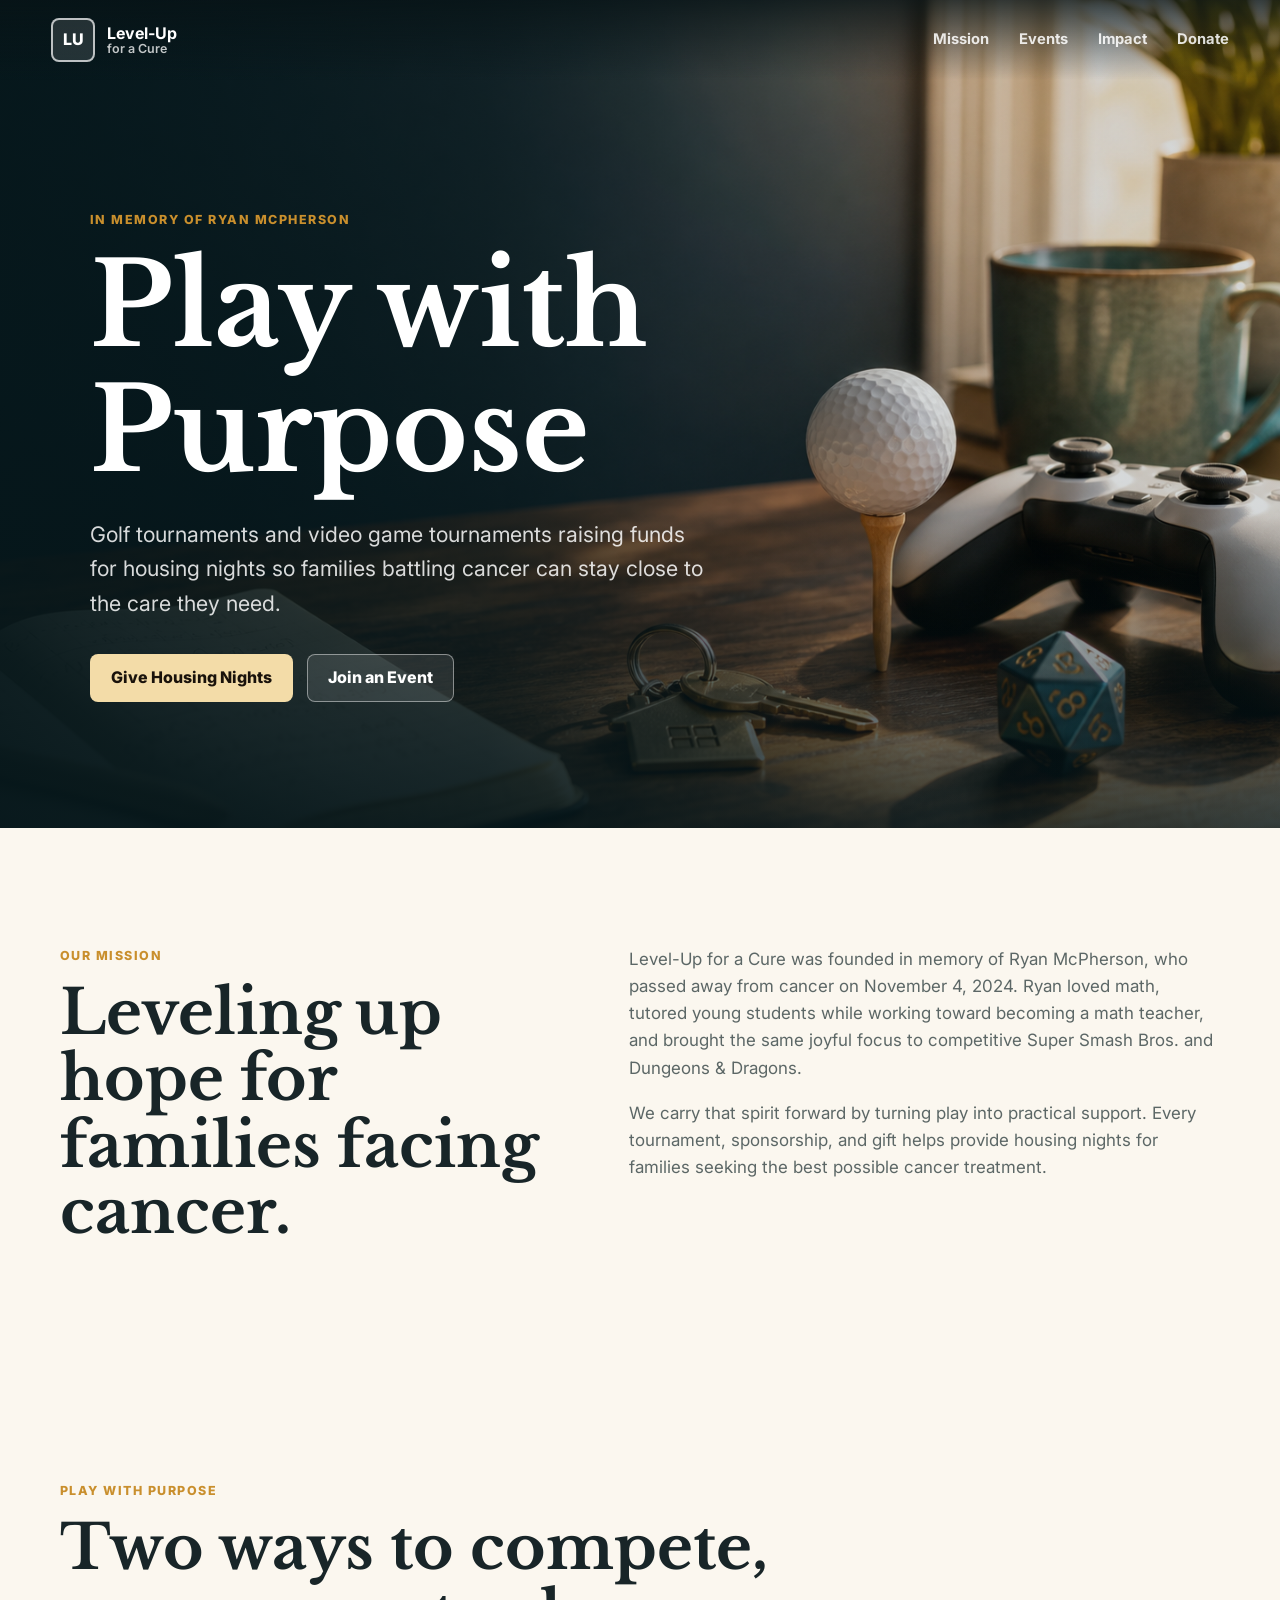
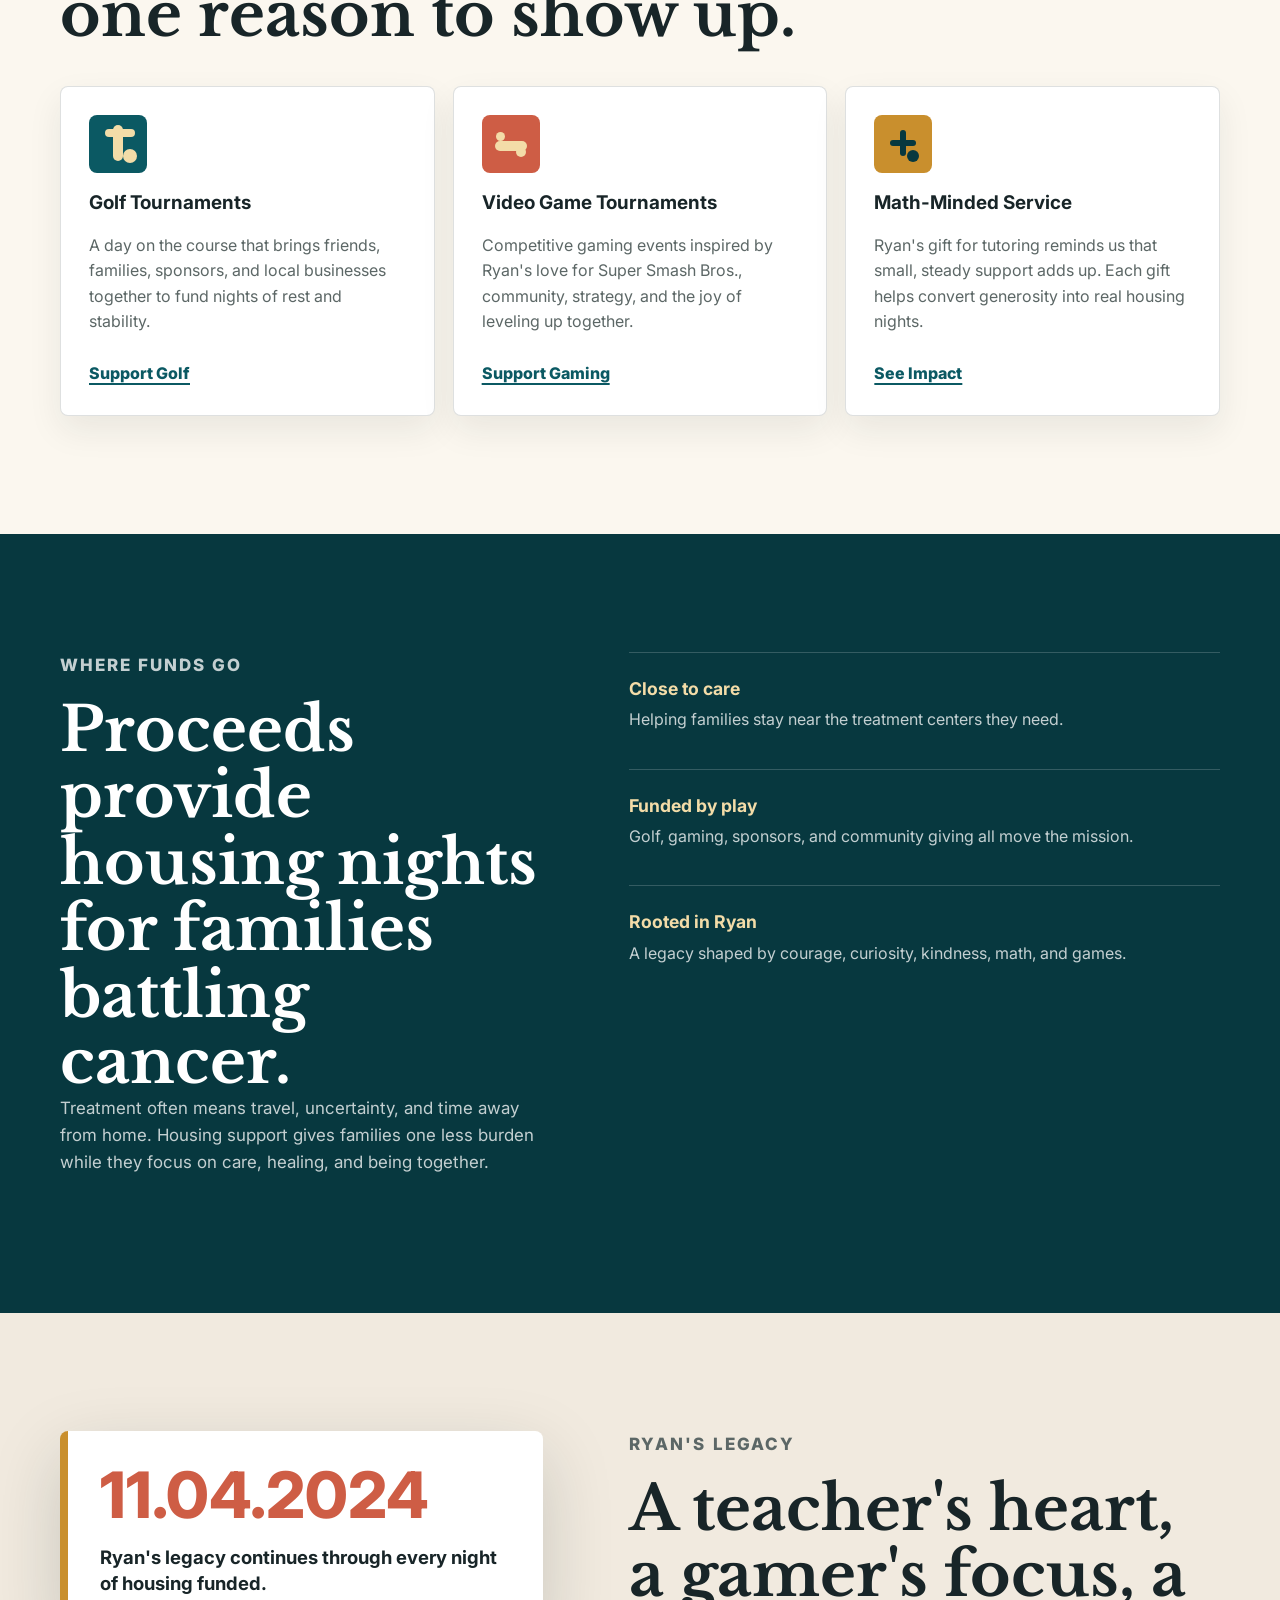
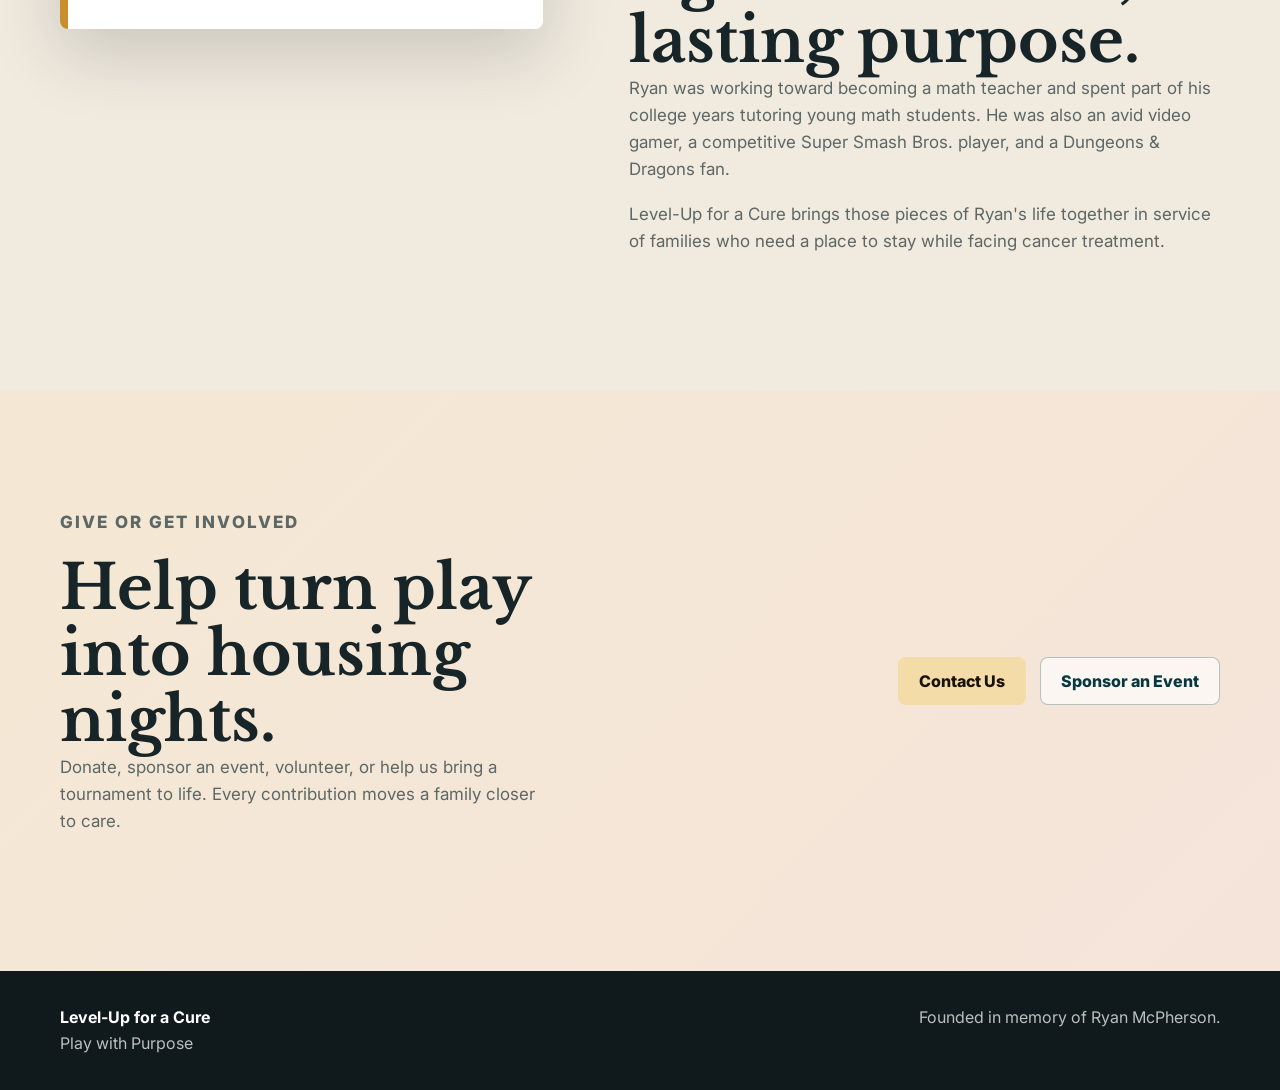
==== index.html @ 996062ce "Create initial Level-Up for a Cure website" ====
<!doctype html>
<html lang="en">
  <head>
    <meta charset="utf-8">
    <meta name="viewport" content="width=device-width, initial-scale=1">
    <title>Level-Up for a Cure | Play with Purpose</title>
    <meta
      name="description"
      content="Level-Up for a Cure honors Ryan McPherson through golf and video game tournaments that provide housing nights for families battling cancer."
    >
    <link rel="preconnect" href="https://fonts.googleapis.com">
    <link rel="preconnect" href="https://fonts.gstatic.com" crossorigin>
    <link
      href="https://fonts.googleapis.com/css2?family=Inter:wght@400;500;600;700;800&family=Libre+Baskerville:wght@700&display=swap"
      rel="stylesheet"
    >
    <link rel="stylesheet" href="styles.css">
  </head>
  <body>
    <header class="site-header">
      <a class="brand" href="#top" aria-label="Level-Up for a Cure home">
        <span class="brand-mark">LU</span>
        <span>
          <strong>Level-Up</strong>
          <small>for a Cure</small>
        </span>
      </a>
      <nav class="site-nav" aria-label="Primary navigation">
        <a href="#mission">Mission</a>
        <a href="#events">Events</a>
        <a href="#impact">Impact</a>
        <a href="#donate">Donate</a>
      </nav>
    </header>

    <main id="top">
      <section class="hero" aria-labelledby="hero-title">
        <div class="hero-media" aria-hidden="true"></div>
        <div class="hero-overlay"></div>
        <div class="hero-content">
          <p class="eyebrow">In memory of Ryan McPherson</p>
          <h1 id="hero-title">Play with Purpose</h1>
          <p class="hero-copy">
            Golf tournaments and video game tournaments raising funds for housing nights so
            families battling cancer can stay close to the care they need.
          </p>
          <div class="hero-actions" aria-label="Primary actions">
            <a class="button button-primary" href="#donate">Give Housing Nights</a>
            <a class="button button-secondary" href="#events">Join an Event</a>
          </div>
        </div>
      </section>

      <section class="intro-band" id="mission">
        <div class="section-shell intro-grid">
          <div>
            <p class="eyebrow">Our Mission</p>
            <h2>Leveling up hope for families facing cancer.</h2>
          </div>
          <div class="intro-copy">
            <p>
              Level-Up for a Cure was founded in memory of Ryan McPherson, who passed away
              from cancer on November 4, 2024. Ryan loved math, tutored young students while
              working toward becoming a math teacher, and brought the same joyful focus to
              competitive Super Smash Bros. and Dungeons & Dragons.
            </p>
            <p>
              We carry that spirit forward by turning play into practical support. Every
              tournament, sponsorship, and gift helps provide housing nights for families
              seeking the best possible cancer treatment.
            </p>
          </div>
        </div>
      </section>

      <section class="pathways" id="events" aria-labelledby="events-title">
        <div class="section-shell">
          <div class="section-heading">
            <p class="eyebrow">Play with Purpose</p>
            <h2 id="events-title">Two ways to compete, one reason to show up.</h2>
          </div>
          <div class="event-grid">
            <article class="event-card">
              <div class="event-icon" aria-hidden="true">
                <span></span>
              </div>
              <h3>Golf Tournaments</h3>
              <p>
                A day on the course that brings friends, families, sponsors, and local
                businesses together to fund nights of rest and stability.
              </p>
              <a href="#donate" aria-label="Sponsor or support golf tournaments">Support Golf</a>
            </article>
            <article class="event-card">
              <div class="event-icon game" aria-hidden="true">
                <span></span>
              </div>
              <h3>Video Game Tournaments</h3>
              <p>
                Competitive gaming events inspired by Ryan's love for Super Smash Bros.,
                community, strategy, and the joy of leveling up together.
              </p>
              <a href="#donate" aria-label="Sponsor or support video game tournaments">Support Gaming</a>
            </article>
            <article class="event-card">
              <div class="event-icon math" aria-hidden="true">
                <span></span>
              </div>
              <h3>Math-Minded Service</h3>
              <p>
                Ryan's gift for tutoring reminds us that small, steady support adds up.
                Each gift helps convert generosity into real housing nights.
              </p>
              <a href="#impact" aria-label="See the impact of donations">See Impact</a>
            </article>
          </div>
        </div>
      </section>

      <section class="impact-band" id="impact">
        <div class="section-shell impact-grid">
          <div>
            <p class="eyebrow">Where Funds Go</p>
            <h2>Proceeds provide housing nights for families battling cancer.</h2>
            <p>
              Treatment often means travel, uncertainty, and time away from home. Housing
              support gives families one less burden while they focus on care, healing, and
              being together.
            </p>
          </div>
          <div class="impact-list" aria-label="Impact areas">
            <div>
              <strong>Close to care</strong>
              <span>Helping families stay near the treatment centers they need.</span>
            </div>
            <div>
              <strong>Funded by play</strong>
              <span>Golf, gaming, sponsors, and community giving all move the mission.</span>
            </div>
            <div>
              <strong>Rooted in Ryan</strong>
              <span>A legacy shaped by courage, curiosity, kindness, math, and games.</span>
            </div>
          </div>
        </div>
      </section>

      <section class="story-section" aria-labelledby="story-title">
        <div class="section-shell story-grid">
          <div class="story-stat">
            <span>11.04.2024</span>
            <strong>Ryan's legacy continues through every night of housing funded.</strong>
          </div>
          <div>
            <p class="eyebrow">Ryan's Legacy</p>
            <h2 id="story-title">A teacher's heart, a gamer's focus, a lasting purpose.</h2>
            <p>
              Ryan was working toward becoming a math teacher and spent part of his college
              years tutoring young math students. He was also an avid video gamer, a
              competitive Super Smash Bros. player, and a Dungeons & Dragons fan.
            </p>
            <p>
              Level-Up for a Cure brings those pieces of Ryan's life together in service of
              families who need a place to stay while facing cancer treatment.
            </p>
          </div>
        </div>
      </section>

      <section class="donate-band" id="donate" aria-labelledby="donate-title">
        <div class="section-shell donate-grid">
          <div>
            <p class="eyebrow">Give or Get Involved</p>
            <h2 id="donate-title">Help turn play into housing nights.</h2>
            <p>
              Donate, sponsor an event, volunteer, or help us bring a tournament to life.
              Every contribution moves a family closer to care.
            </p>
          </div>
          <div class="donate-panel">
            <a class="button button-primary" href="mailto:info@levelupforacure.org?subject=I%20want%20to%20support%20Level-Up%20for%20a%20Cure">Contact Us</a>
            <a class="button button-secondary" href="mailto:info@levelupforacure.org?subject=Tournament%20or%20sponsorship%20interest">Sponsor an Event</a>
          </div>
        </div>
      </section>
    </main>

    <footer class="site-footer">
      <div class="section-shell footer-grid">
        <p><strong>Level-Up for a Cure</strong><br>Play with Purpose</p>
        <p>Founded in memory of Ryan McPherson.</p>
      </div>
    </footer>
  </body>
</html>
---- styles.css ----
:root {
  color-scheme: light;
  --ink: #182528;
  --muted: #5c6766;
  --paper: #fbf7ef;
  --soft: #f1eadf;
  --teal: #0b5963;
  --teal-deep: #07383f;
  --gold: #c98f2d;
  --gold-soft: #f3dca8;
  --coral: #ce5d45;
  --white: #ffffff;
  --line: rgba(24, 37, 40, 0.14);
  --shadow: 0 24px 70px rgba(24, 37, 40, 0.18);
}

* {
  box-sizing: border-box;
}

html {
  scroll-behavior: smooth;
}

body {
  margin: 0;
  font-family: "Inter", system-ui, -apple-system, BlinkMacSystemFont, "Segoe UI", sans-serif;
  color: var(--ink);
  background: var(--paper);
  line-height: 1.6;
}

a {
  color: inherit;
}

.site-header {
  position: fixed;
  z-index: 20;
  top: 0;
  left: 0;
  right: 0;
  display: flex;
  align-items: center;
  justify-content: space-between;
  gap: 24px;
  padding: 18px clamp(18px, 4vw, 56px);
  color: var(--white);
  background: linear-gradient(180deg, rgba(7, 19, 22, 0.78), rgba(7, 19, 22, 0));
}

.brand {
  display: inline-flex;
  align-items: center;
  gap: 12px;
  text-decoration: none;
}

.brand-mark {
  display: grid;
  width: 44px;
  height: 44px;
  place-items: center;
  border: 2px solid rgba(255, 255, 255, 0.7);
  border-radius: 8px;
  background: rgba(255, 255, 255, 0.12);
  font-weight: 800;
  letter-spacing: 0;
}

.brand strong,
.brand small {
  display: block;
  line-height: 1.05;
}

.brand small {
  color: rgba(255, 255, 255, 0.76);
  font-size: 0.78rem;
  font-weight: 600;
}

.site-nav {
  display: flex;
  align-items: center;
  gap: clamp(14px, 3vw, 30px);
  font-size: 0.92rem;
  font-weight: 700;
}

.site-nav a {
  text-decoration: none;
  color: rgba(255, 255, 255, 0.86);
}

.site-nav a:hover,
.site-nav a:focus-visible {
  color: var(--white);
}

.hero {
  position: relative;
  min-height: 92vh;
  display: grid;
  align-items: center;
  overflow: hidden;
  background: var(--teal-deep);
}

.hero-media,
.hero-overlay {
  position: absolute;
  inset: 0;
}

.hero-media {
  background-image: url("assets/level-up-hero.png");
  background-size: cover;
  background-position: center;
  transform: scale(1.01);
}

.hero-overlay {
  background:
    linear-gradient(90deg, rgba(6, 23, 27, 0.92) 0%, rgba(6, 23, 27, 0.74) 38%, rgba(6, 23, 27, 0.16) 72%),
    linear-gradient(0deg, rgba(6, 23, 27, 0.78) 0%, rgba(6, 23, 27, 0) 38%);
}

.hero-content {
  position: relative;
  z-index: 2;
  width: min(680px, calc(100% - 36px));
  margin-left: clamp(18px, 7vw, 96px);
  padding-top: 84px;
  color: var(--white);
}

.eyebrow {
  margin: 0 0 14px;
  color: var(--gold);
  font-size: 0.78rem;
  font-weight: 800;
  letter-spacing: 0.12em;
  text-transform: uppercase;
}

h1,
h2,
h3,
p {
  overflow-wrap: anywhere;
}

h1,
h2 {
  margin: 0;
  font-family: "Libre Baskerville", Georgia, serif;
  line-height: 1.08;
  letter-spacing: 0;
}

h1 {
  max-width: 720px;
  font-size: clamp(3.5rem, 9vw, 7.8rem);
}

h2 {
  font-size: clamp(2rem, 4.8vw, 4.2rem);
}

h3 {
  margin: 0;
  font-size: 1.18rem;
  line-height: 1.25;
}

.hero-copy {
  max-width: 620px;
  margin: 24px 0 0;
  color: rgba(255, 255, 255, 0.84);
  font-size: clamp(1.05rem, 2vw, 1.34rem);
}

.hero-actions,
.donate-panel {
  display: flex;
  flex-wrap: wrap;
  gap: 14px;
  margin-top: 34px;
}

.button {
  display: inline-flex;
  min-height: 48px;
  align-items: center;
  justify-content: center;
  border: 1px solid transparent;
  border-radius: 8px;
  padding: 13px 20px;
  font-weight: 800;
  line-height: 1.2;
  text-decoration: none;
  transition: transform 160ms ease, background-color 160ms ease, border-color 160ms ease;
}

.button:hover,
.button:focus-visible {
  transform: translateY(-2px);
}

.button-primary {
  color: #19120b;
  background: var(--gold-soft);
}

.button-secondary {
  color: var(--white);
  border-color: rgba(255, 255, 255, 0.45);
  background: rgba(255, 255, 255, 0.1);
}

.section-shell {
  width: min(1160px, calc(100% - 36px));
  margin: 0 auto;
}

.intro-band,
.pathways,
.impact-band,
.story-section,
.donate-band {
  padding: clamp(64px, 10vw, 118px) 0;
}

.intro-grid,
.impact-grid,
.story-grid,
.donate-grid {
  display: grid;
  grid-template-columns: minmax(0, 0.9fr) minmax(0, 1.1fr);
  gap: clamp(34px, 7vw, 86px);
  align-items: start;
}

.intro-copy p,
.impact-grid p,
.story-grid p,
.donate-grid p {
  margin: 0 0 18px;
  color: var(--muted);
  font-size: 1.06rem;
}

.section-heading {
  max-width: 790px;
  margin-bottom: 38px;
}

.event-grid {
  display: grid;
  grid-template-columns: repeat(3, minmax(0, 1fr));
  gap: 18px;
}

.event-card {
  min-height: 330px;
  display: flex;
  flex-direction: column;
  align-items: flex-start;
  gap: 18px;
  padding: 28px;
  border: 1px solid var(--line);
  border-radius: 8px;
  background: var(--white);
  box-shadow: 0 14px 34px rgba(24, 37, 40, 0.08);
}

.event-card p {
  margin: 0;
  color: var(--muted);
}

.event-card a {
  margin-top: auto;
  color: var(--teal);
  font-weight: 800;
  text-decoration-thickness: 2px;
  text-underline-offset: 4px;
}

.event-icon {
  position: relative;
  width: 58px;
  height: 58px;
  border-radius: 8px;
  background: var(--teal);
}

.event-icon span,
.event-icon::before,
.event-icon::after {
  position: absolute;
  content: "";
  background: var(--gold-soft);
}

.event-icon span {
  left: 24px;
  top: 10px;
  width: 10px;
  height: 36px;
  border-radius: 8px;
}

.event-icon::before {
  left: 16px;
  top: 14px;
  width: 30px;
  height: 8px;
  border-radius: 999px;
}

.event-icon::after {
  right: 10px;
  bottom: 10px;
  width: 14px;
  height: 14px;
  border-radius: 50%;
}

.event-icon.game {
  background: var(--coral);
}

.event-icon.game span {
  left: 13px;
  top: 26px;
  width: 32px;
  height: 10px;
  border-radius: 999px;
}

.event-icon.game::before,
.event-icon.game::after {
  border-radius: 50%;
}

.event-icon.game::before {
  left: 14px;
  top: 17px;
  width: 9px;
  height: 9px;
}

.event-icon.game::after {
  right: 14px;
  bottom: 16px;
  width: 10px;
  height: 10px;
}

.event-icon.math {
  background: var(--gold);
}

.event-icon.math span {
  left: 16px;
  top: 25px;
  width: 26px;
  height: 6px;
  border-radius: 999px;
  background: var(--teal-deep);
}

.event-icon.math::before,
.event-icon.math::after {
  background: var(--teal-deep);
  border-radius: 999px;
}

.event-icon.math::before {
  left: 26px;
  top: 15px;
  width: 6px;
  height: 26px;
}

.event-icon.math::after {
  right: 13px;
  bottom: 11px;
  width: 12px;
  height: 12px;
}

.impact-band {
  color: var(--white);
  background: var(--teal-deep);
}

.impact-band h2,
.impact-band p {
  color: var(--white);
}

.impact-band p {
  color: rgba(255, 255, 255, 0.76);
}

.impact-list {
  display: grid;
  gap: 14px;
}

.impact-list div {
  padding: 22px 0;
  border-top: 1px solid rgba(255, 255, 255, 0.18);
}

.impact-list strong,
.impact-list span {
  display: block;
}

.impact-list strong {
  color: var(--gold-soft);
  font-size: 1.1rem;
}

.impact-list span {
  margin-top: 4px;
  color: rgba(255, 255, 255, 0.76);
}

.story-section {
  background: var(--soft);
}

.story-stat {
  position: sticky;
  top: 110px;
  padding: 32px;
  border-left: 8px solid var(--gold);
  border-radius: 8px;
  background: var(--white);
  box-shadow: var(--shadow);
}

.story-stat span,
.story-stat strong {
  display: block;
}

.story-stat span {
  margin-bottom: 18px;
  color: var(--coral);
  font-size: clamp(2rem, 5vw, 4.4rem);
  font-weight: 800;
  line-height: 1;
}

.story-stat strong {
  font-size: 1.16rem;
  line-height: 1.4;
}

.donate-band {
  background:
    linear-gradient(135deg, rgba(201, 143, 45, 0.14), rgba(206, 93, 69, 0.12)),
    var(--paper);
}

.donate-grid {
  align-items: center;
}

.donate-panel {
  justify-content: flex-end;
  margin-top: 0;
}

.donate-panel .button-secondary {
  color: var(--teal-deep);
  border-color: rgba(7, 56, 63, 0.28);
  background: rgba(255, 255, 255, 0.66);
}

.site-footer {
  padding: 34px 0;
  color: rgba(255, 255, 255, 0.72);
  background: #10191b;
}

.footer-grid {
  display: flex;
  justify-content: space-between;
  gap: 24px;
}

.footer-grid p {
  margin: 0;
}

.footer-grid strong {
  color: var(--white);
}

@media (max-width: 860px) {
  .site-header {
    position: absolute;
    align-items: flex-start;
  }

  .site-nav {
    flex-wrap: wrap;
    justify-content: flex-end;
    gap: 10px 16px;
    max-width: 230px;
  }

  .hero {
    min-height: 820px;
  }

  .hero-media {
    background-position: 62% center;
  }

  .hero-overlay {
    background:
      linear-gradient(90deg, rgba(6, 23, 27, 0.94), rgba(6, 23, 27, 0.62)),
      linear-gradient(0deg, rgba(6, 23, 27, 0.86), rgba(6, 23, 27, 0) 50%);
  }

  .hero-content {
    margin-left: 18px;
    padding-top: 160px;
  }

  .intro-grid,
  .impact-grid,
  .story-grid,
  .donate-grid,
  .event-grid {
    grid-template-columns: 1fr;
  }

  .story-stat {
    position: static;
  }

  .donate-panel {
    justify-content: flex-start;
  }
}

@media (max-width: 540px) {
  .site-header {
    display: block;
    padding: 16px 18px;
  }

  .site-nav {
    justify-content: flex-start;
    margin-top: 18px;
    max-width: none;
    font-size: 0.86rem;
  }

  .brand-mark {
    width: 40px;
    height: 40px;
  }

  .hero {
    min-height: 780px;
  }

  .hero-content {
    padding-top: 178px;
  }

  h1 {
    font-size: 3.35rem;
  }

  .button {
    width: 100%;
  }

  .event-card {
    min-height: 0;
  }

  .footer-grid {
    display: grid;
  }
}
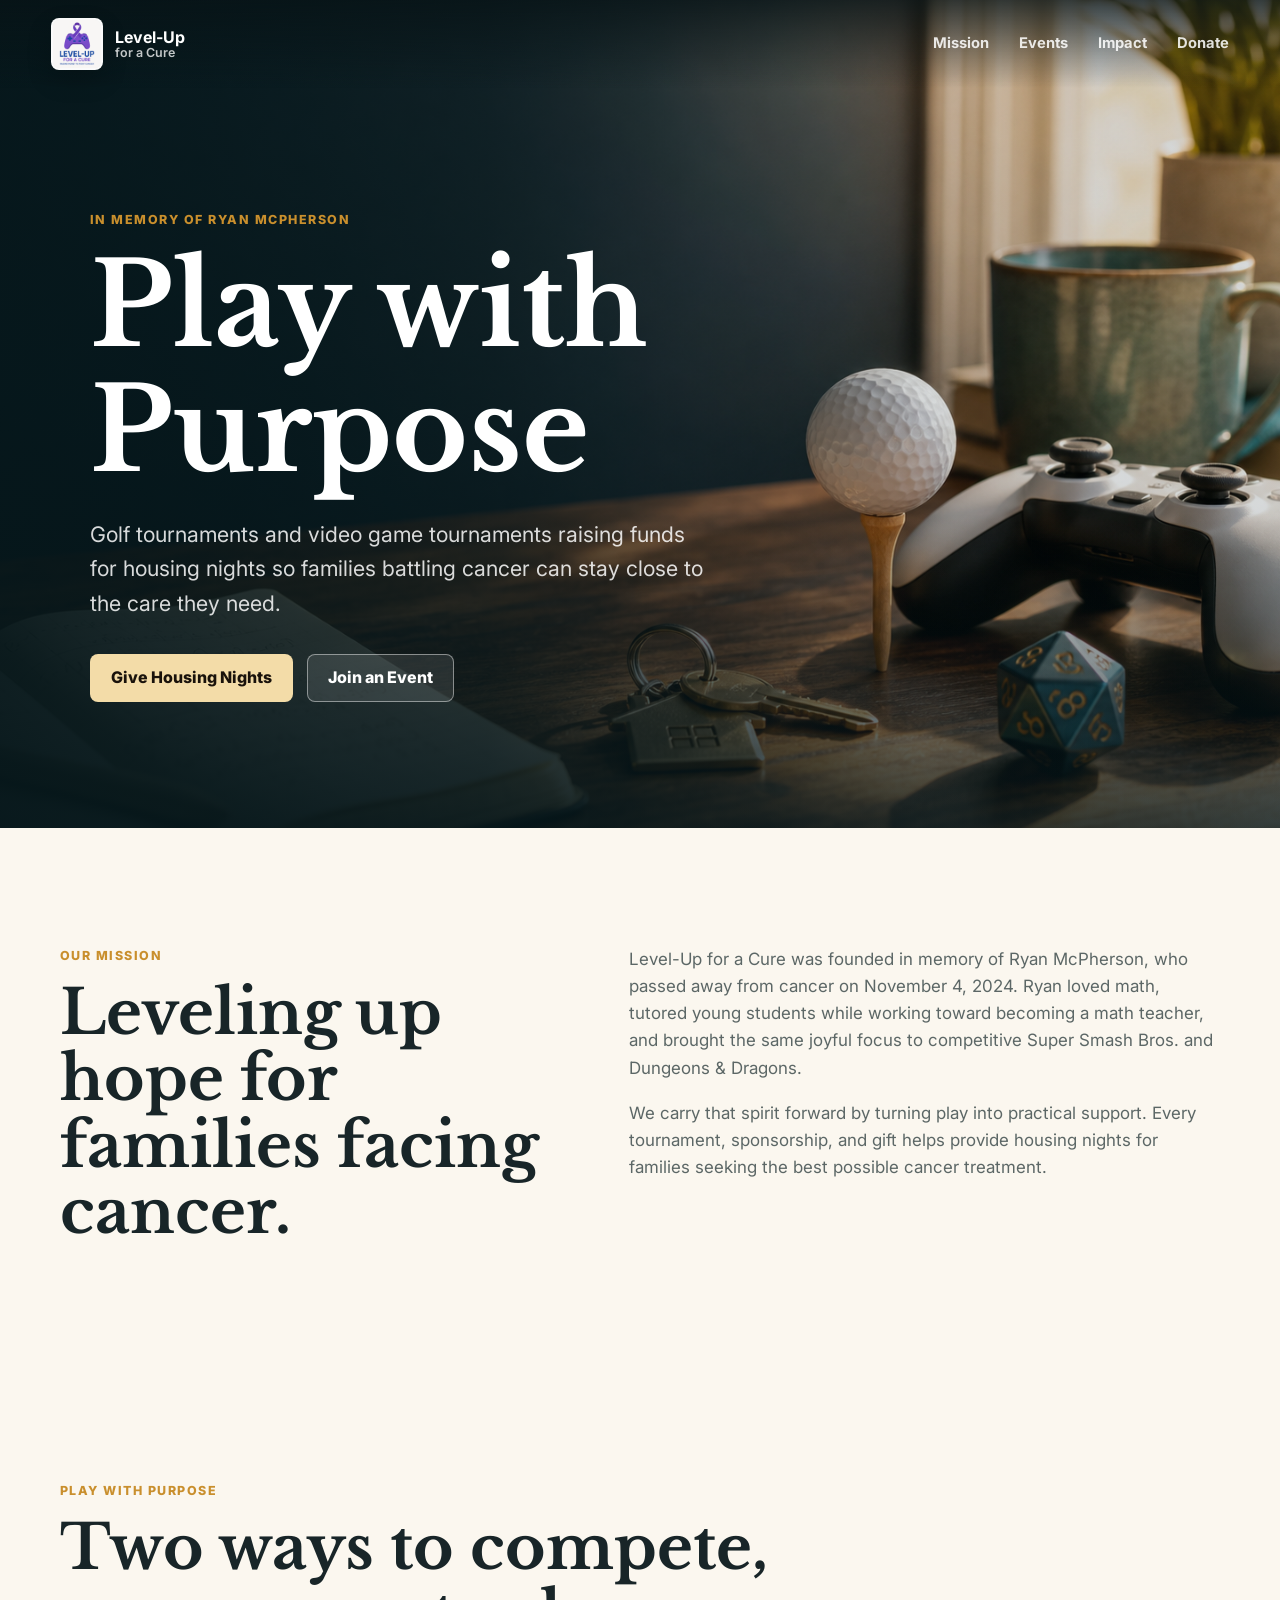
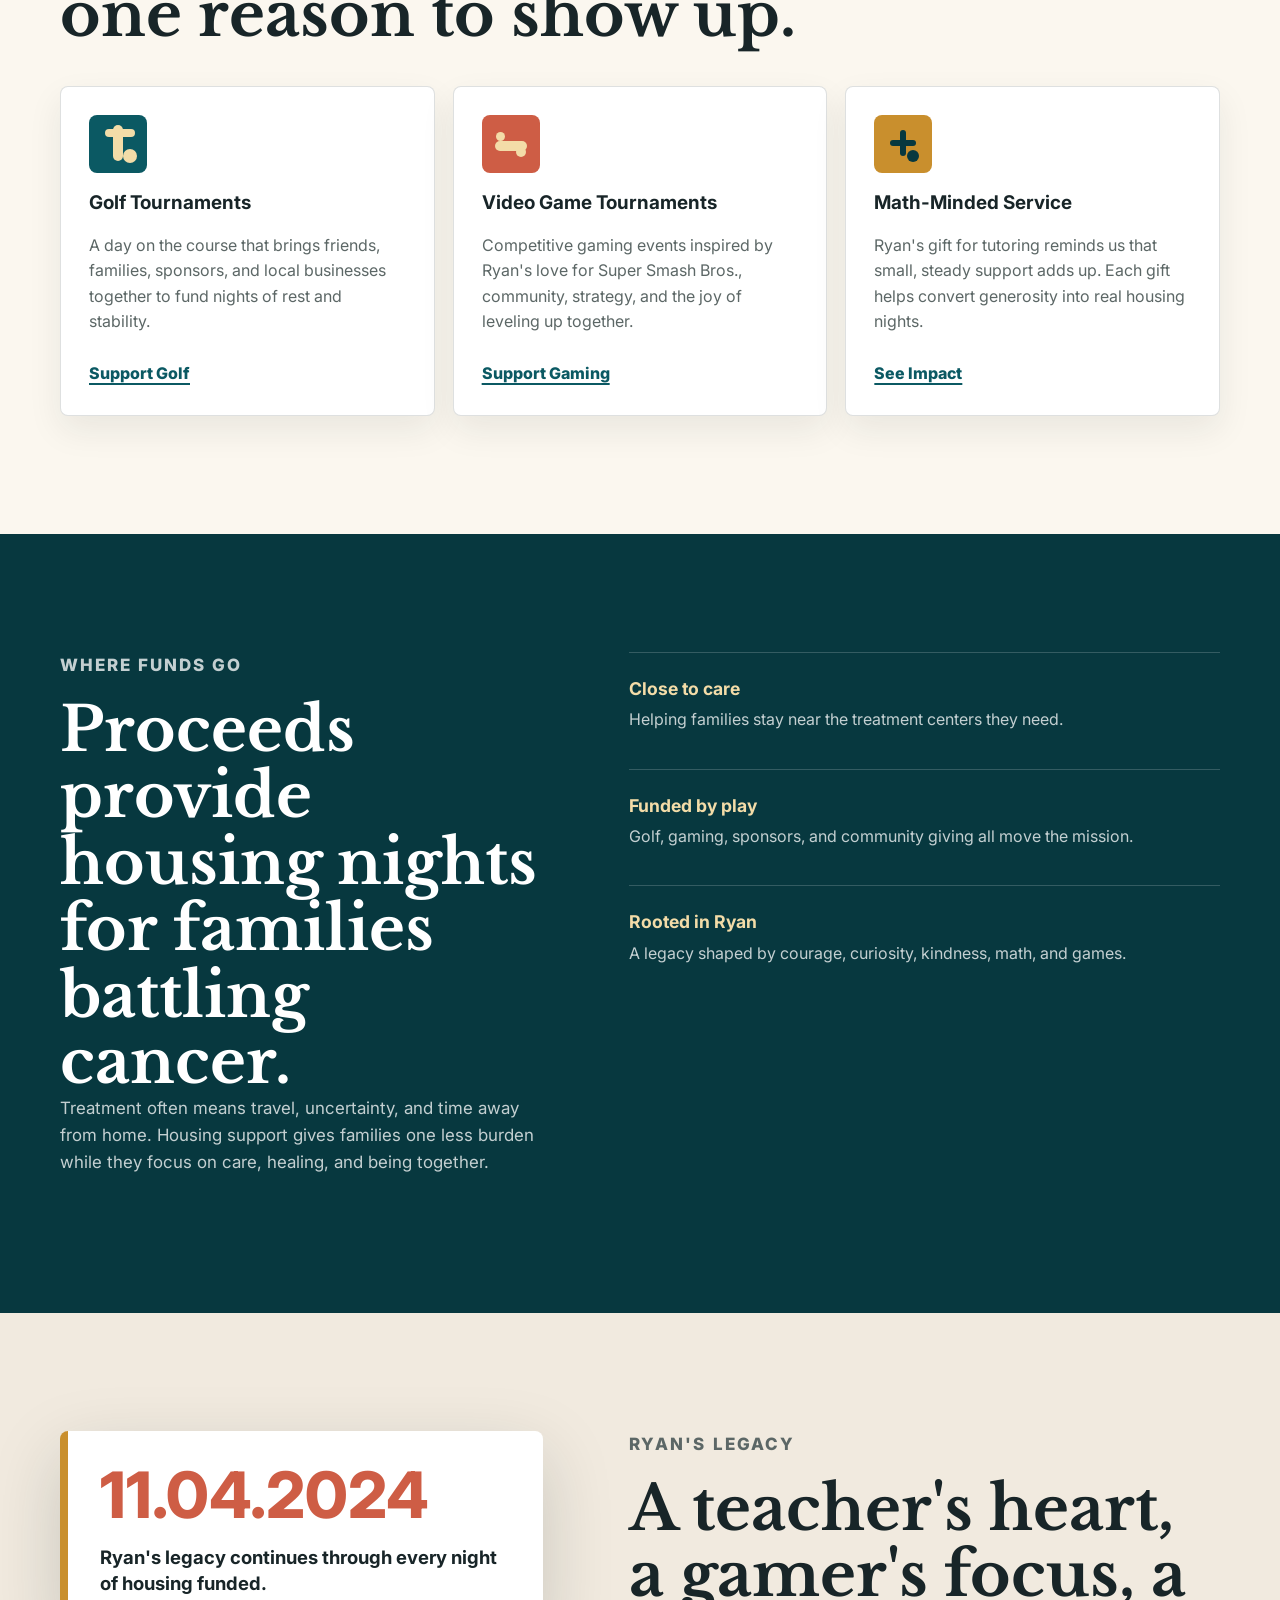
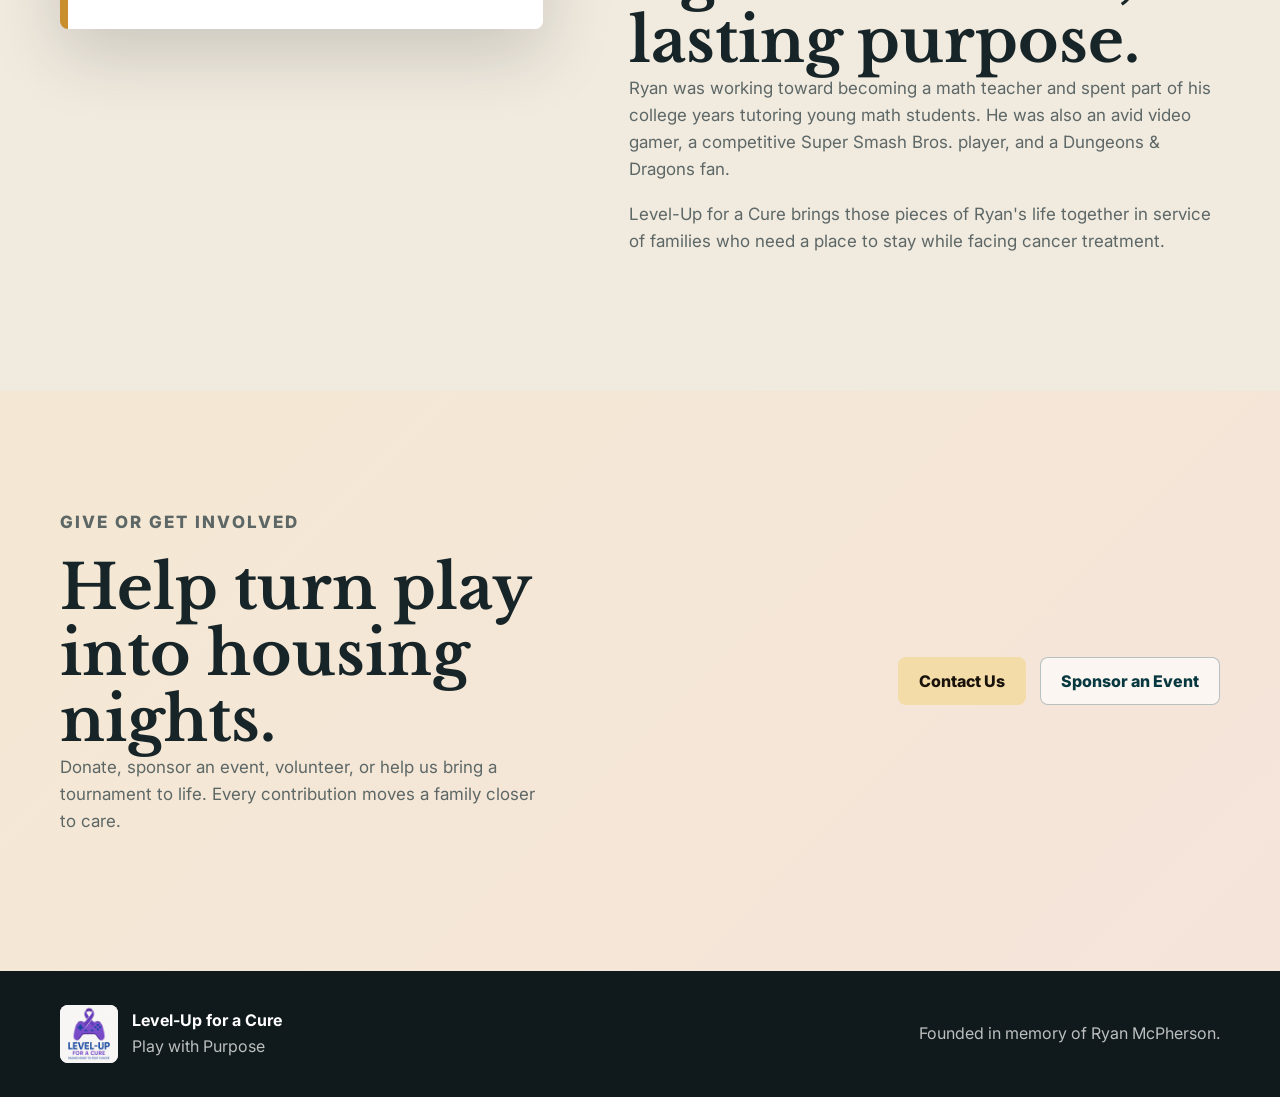
==== commit bfeeffb4: "Use official Level-Up logo" ====
--- a/index.html
+++ b/index.html
@@ -19,7 +19,7 @@
   <body>
     <header class="site-header">
       <a class="brand" href="#top" aria-label="Level-Up for a Cure home">
-        <span class="brand-mark">LU</span>
+        <img class="brand-logo" src="assets/levelup-logo.png" alt="" width="1024" height="1024">
         <span>
           <strong>Level-Up</strong>
           <small>for a Cure</small>
@@ -187,7 +187,10 @@
 
     <footer class="site-footer">
       <div class="section-shell footer-grid">
-        <p><strong>Level-Up for a Cure</strong><br>Play with Purpose</p>
+        <div class="footer-brand">
+          <img src="assets/levelup-logo.png" alt="Level-Up for a Cure" width="1024" height="1024">
+          <p><strong>Level-Up for a Cure</strong><br>Play with Purpose</p>
+        </div>
         <p>Founded in memory of Ryan McPherson.</p>
       </div>
     </footer>
--- a/styles.css
+++ b/styles.css
@@ -56,16 +56,14 @@
   text-decoration: none;
 }
 
-.brand-mark {
-  display: grid;
-  width: 44px;
-  height: 44px;
-  place-items: center;
-  border: 2px solid rgba(255, 255, 255, 0.7);
+.brand-logo {
+  width: 52px;
+  height: 52px;
+  border: 2px solid rgba(255, 255, 255, 0.68);
   border-radius: 8px;
-  background: rgba(255, 255, 255, 0.12);
-  font-weight: 800;
-  letter-spacing: 0;
+  background: rgba(255, 255, 255, 0.94);
+  box-shadow: 0 10px 24px rgba(0, 0, 0, 0.18);
+  object-fit: contain;
 }
 
 .brand strong,
@@ -492,8 +490,23 @@
 
 .footer-grid {
   display: flex;
+  align-items: center;
   justify-content: space-between;
   gap: 24px;
+}
+
+.footer-brand {
+  display: flex;
+  align-items: center;
+  gap: 14px;
+}
+
+.footer-brand img {
+  width: 58px;
+  height: 58px;
+  border-radius: 8px;
+  background: var(--white);
+  object-fit: contain;
 }
 
 .footer-grid p {
@@ -566,9 +579,9 @@
     font-size: 0.86rem;
   }
 
-  .brand-mark {
-    width: 40px;
-    height: 40px;
+  .brand-logo {
+    width: 46px;
+    height: 46px;
   }
 
   .hero {
@@ -594,4 +607,8 @@
   .footer-grid {
     display: grid;
   }
-}
+
+  .footer-brand {
+    align-items: flex-start;
+  }
+}
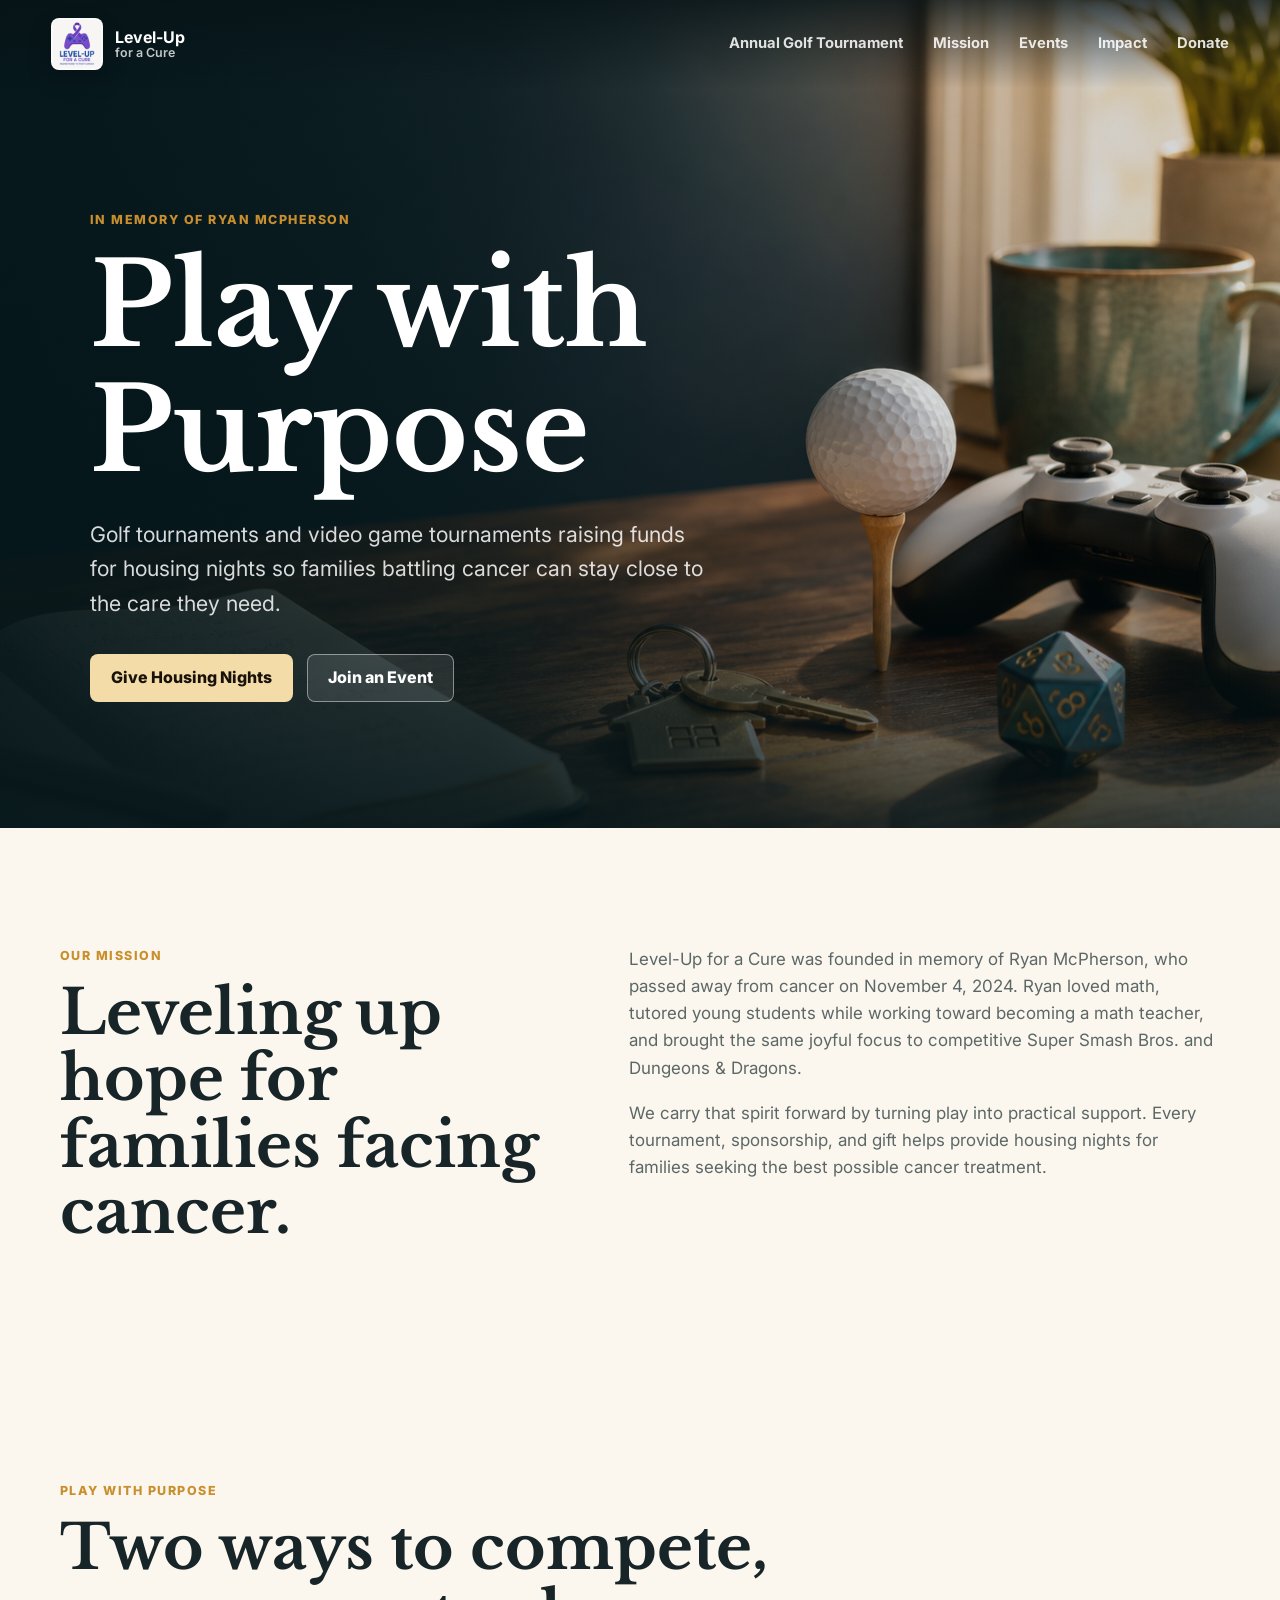
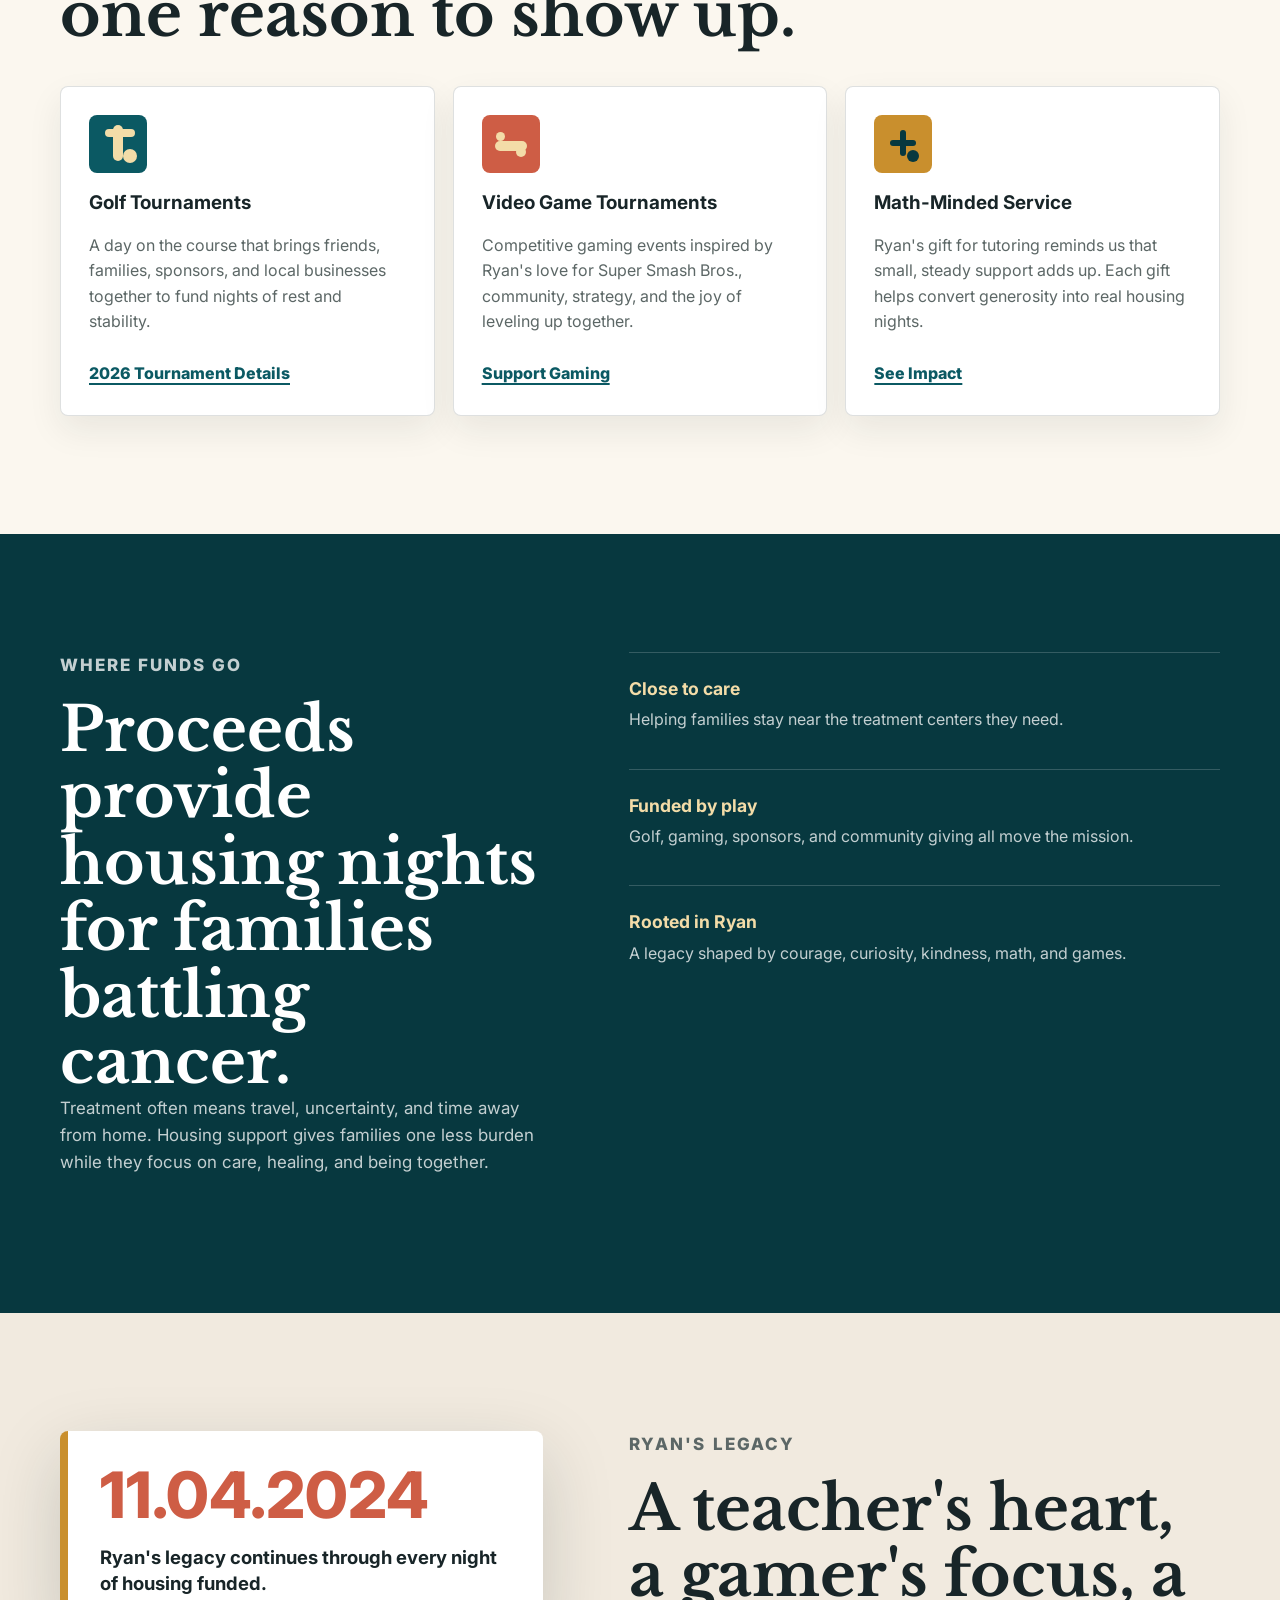
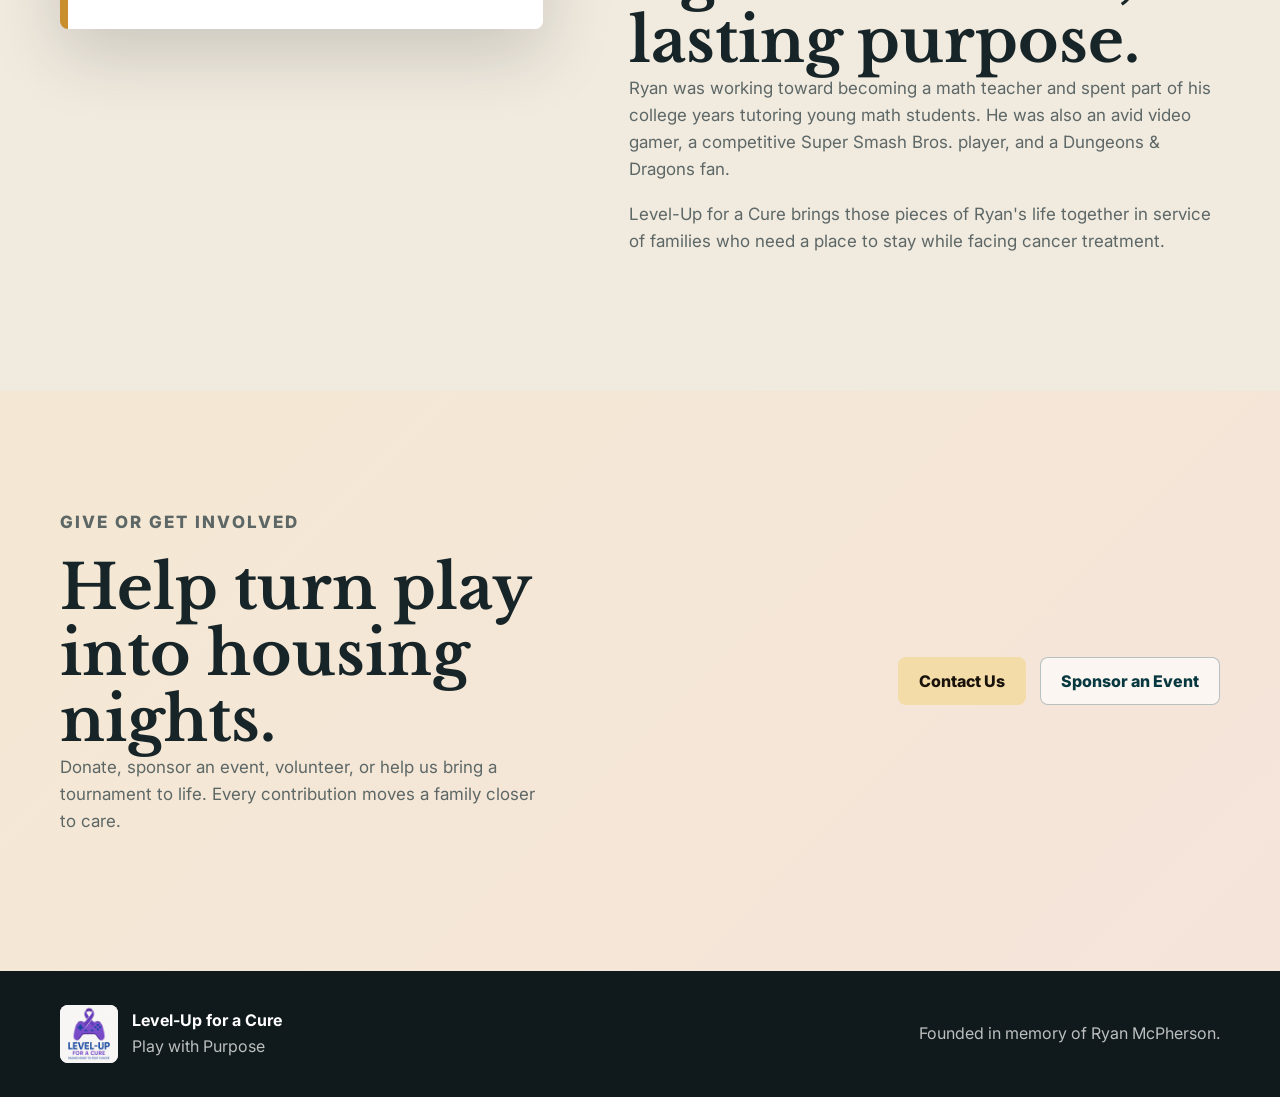
==== commit f4393565: "Add memorial golf tournament page" ====
--- a/index.html
+++ b/index.html
@@ -26,6 +26,7 @@
         </span>
       </a>
       <nav class="site-nav" aria-label="Primary navigation">
+        <a href="tournament.html">Annual Golf Tournament</a>
         <a href="#mission">Mission</a>
         <a href="#events">Events</a>
         <a href="#impact">Impact</a>
@@ -89,7 +90,7 @@
                 A day on the course that brings friends, families, sponsors, and local
                 businesses together to fund nights of rest and stability.
               </p>
-              <a href="#donate" aria-label="Sponsor or support golf tournaments">Support Golf</a>
+              <a href="tournament.html" aria-label="Learn about the annual golf tournament">2026 Tournament Details</a>
             </article>
             <article class="event-card">
               <div class="event-icon game" aria-hidden="true">
--- a/styles.css
+++ b/styles.css
@@ -96,6 +96,14 @@
   color: var(--white);
 }
 
+.site-nav a.active {
+  color: var(--white);
+  text-decoration: underline;
+  text-decoration-color: var(--gold);
+  text-decoration-thickness: 2px;
+  text-underline-offset: 7px;
+}
+
 .hero {
   position: relative;
   min-height: 92vh;
@@ -517,6 +525,415 @@
   color: var(--white);
 }
 
+/* Annual golf tournament */
+.visually-hidden {
+  position: absolute;
+  width: 1px;
+  height: 1px;
+  padding: 0;
+  margin: -1px;
+  overflow: hidden;
+  clip: rect(0, 0, 0, 0);
+  white-space: nowrap;
+  border: 0;
+}
+
+.tournament-page {
+  --tournament-navy: #062b4b;
+  --tournament-navy-deep: #031f37;
+  --tournament-olive: #6e7448;
+  --tournament-gold: #c79636;
+  --tournament-cream: #f7f1e7;
+  background: var(--tournament-cream);
+}
+
+.tournament-header {
+  position: absolute;
+  background: linear-gradient(180deg, rgba(3, 31, 55, 0.92), rgba(3, 31, 55, 0));
+}
+
+.tournament-hero {
+  position: relative;
+  overflow: hidden;
+  background: var(--tournament-navy);
+}
+
+.tournament-hero img {
+  display: block;
+  width: 100%;
+  height: auto;
+}
+
+.tournament-shell {
+  width: min(1200px, calc(100% - 40px));
+  margin: 0 auto;
+}
+
+.tournament-intro {
+  padding: clamp(70px, 9vw, 130px) 0;
+  background:
+    radial-gradient(circle at 12% 18%, rgba(199, 150, 54, 0.12), transparent 28%),
+    var(--tournament-cream);
+}
+
+.tournament-intro-grid {
+  display: grid;
+  grid-template-columns: minmax(250px, 0.7fr) minmax(0, 1.3fr);
+  gap: clamp(46px, 8vw, 110px);
+  align-items: center;
+}
+
+.tournament-date-card {
+  padding: 44px 34px;
+  border: 1px solid rgba(110, 116, 72, 0.36);
+  text-align: center;
+  background: rgba(255, 255, 255, 0.46);
+  box-shadow: 14px 14px 0 rgba(110, 116, 72, 0.12);
+}
+
+.tournament-date-card span,
+.tournament-date-card strong {
+  display: block;
+}
+
+.date-month,
+.date-year {
+  color: var(--tournament-olive);
+  font-size: 0.8rem;
+  font-weight: 800;
+  letter-spacing: 0.2em;
+  text-transform: uppercase;
+}
+
+.tournament-date-card strong {
+  color: var(--tournament-navy);
+  font-family: "Libre Baskerville", Georgia, serif;
+  font-size: clamp(5rem, 10vw, 8rem);
+  line-height: 1;
+}
+
+.tournament-date-card div {
+  width: 48px;
+  height: 1px;
+  margin: 28px auto;
+  background: var(--tournament-gold);
+}
+
+.tournament-date-card p {
+  margin: 0;
+  color: var(--tournament-navy);
+  font-weight: 800;
+}
+
+.tournament-date-card small {
+  color: var(--tournament-olive);
+  font-weight: 700;
+}
+
+.tournament-copy h2,
+.purpose-band h2,
+.participate-section h2,
+.tournament-cta h2 {
+  color: var(--tournament-navy);
+}
+
+.tournament-lead {
+  max-width: 660px;
+  margin: 25px 0 36px;
+  color: #4f5855;
+  font-family: "Libre Baskerville", Georgia, serif;
+  font-size: clamp(1.12rem, 2vw, 1.4rem);
+  line-height: 1.7;
+}
+
+.event-facts {
+  display: grid;
+  grid-template-columns: repeat(3, minmax(0, 1fr));
+  border-top: 1px solid rgba(6, 43, 75, 0.2);
+  border-bottom: 1px solid rgba(6, 43, 75, 0.2);
+}
+
+.event-facts div {
+  padding: 22px 18px 22px 0;
+}
+
+.event-facts div + div {
+  padding-left: 22px;
+  border-left: 1px solid rgba(6, 43, 75, 0.2);
+}
+
+.event-facts span,
+.event-facts strong {
+  display: block;
+}
+
+.event-facts span {
+  margin-bottom: 4px;
+  color: var(--tournament-olive);
+  font-size: 0.7rem;
+  font-weight: 800;
+  letter-spacing: 0.14em;
+  text-transform: uppercase;
+}
+
+.event-facts strong {
+  color: var(--tournament-navy);
+  font-size: 0.98rem;
+  line-height: 1.4;
+}
+
+.event-facts small {
+  color: #65705f;
+  font-size: 0.82rem;
+  font-weight: 600;
+}
+
+.tournament-actions {
+  display: flex;
+  flex-wrap: wrap;
+  align-items: center;
+  gap: 24px;
+  margin-top: 34px;
+}
+
+.tournament-button {
+  color: #fff;
+  border-color: var(--tournament-gold);
+  border-radius: 2px;
+  background: var(--tournament-navy);
+}
+
+.text-link,
+.participate-grid a {
+  color: var(--tournament-navy);
+  font-weight: 800;
+  text-decoration-color: var(--tournament-gold);
+  text-decoration-thickness: 2px;
+  text-underline-offset: 5px;
+}
+
+.purpose-band {
+  padding: clamp(74px, 10vw, 130px) 0;
+  color: rgba(255, 255, 255, 0.76);
+  background: var(--tournament-navy);
+}
+
+.purpose-grid {
+  display: grid;
+  grid-template-columns: 0.72fr 1.28fr;
+  gap: clamp(44px, 9vw, 130px);
+  align-items: center;
+}
+
+.purpose-kicker {
+  margin: 0;
+  color: var(--tournament-gold);
+  font-family: "Libre Baskerville", Georgia, serif;
+  font-size: clamp(2rem, 5vw, 4.5rem);
+  font-style: italic;
+  line-height: 1.2;
+}
+
+.purpose-band h2,
+.tournament-cta h2 {
+  color: #fff;
+}
+
+.purpose-band p:last-child {
+  max-width: 700px;
+  margin: 24px 0 0;
+  font-size: 1.08rem;
+}
+
+.participate-section {
+  padding: clamp(76px, 10vw, 132px) 0;
+}
+
+.participate-heading {
+  max-width: 770px;
+  margin-bottom: 50px;
+}
+
+.participate-heading > p:last-child {
+  color: #59625e;
+  font-size: 1.08rem;
+}
+
+.participate-grid {
+  display: grid;
+  grid-template-columns: repeat(3, minmax(0, 1fr));
+  gap: 18px;
+}
+
+.participate-grid article {
+  display: flex;
+  min-height: 350px;
+  flex-direction: column;
+  align-items: flex-start;
+  padding: 32px;
+  border-top: 3px solid var(--tournament-gold);
+  background: #fff;
+  box-shadow: 0 18px 45px rgba(3, 31, 55, 0.09);
+}
+
+.card-number {
+  margin-bottom: 28px;
+  color: var(--tournament-olive);
+  font-family: "Libre Baskerville", Georgia, serif;
+  font-size: 1rem;
+}
+
+.participate-grid h3 {
+  color: var(--tournament-navy);
+  font-family: "Libre Baskerville", Georgia, serif;
+  font-size: 1.65rem;
+}
+
+.participate-grid p {
+  color: #606965;
+}
+
+.participate-grid a {
+  margin-top: auto;
+}
+
+.tournament-cta {
+  padding: clamp(72px, 10vw, 126px) 0;
+  text-align: center;
+  color: rgba(255, 255, 255, 0.72);
+  background:
+    linear-gradient(rgba(3, 31, 55, 0.9), rgba(3, 31, 55, 0.94)),
+    url("assets/tournament-banner.png") center 45% / cover;
+}
+
+.tournament-cta p:not(.eyebrow) {
+  margin: 15px 0 30px;
+  font-size: 1.12rem;
+  letter-spacing: 0.08em;
+  text-transform: uppercase;
+}
+
+.tournament-cta .tournament-button {
+  background: var(--tournament-gold);
+}
+
+.tournament-footer {
+  background: var(--tournament-navy-deep);
+}
+
+.contact-modal {
+  width: min(680px, calc(100% - 32px));
+  max-height: calc(100vh - 32px);
+  margin: auto;
+  padding: 0;
+  border: 1px solid rgba(199, 150, 54, 0.55);
+  border-radius: 4px;
+  color: var(--ink);
+  background: var(--tournament-cream);
+  box-shadow: 0 30px 100px rgba(3, 31, 55, 0.42);
+}
+
+.contact-modal::backdrop {
+  background: rgba(3, 31, 55, 0.78);
+  backdrop-filter: blur(4px);
+}
+
+.contact-modal-head {
+  display: flex;
+  align-items: flex-start;
+  justify-content: space-between;
+  gap: 24px;
+  padding: 32px 34px 24px;
+  border-bottom: 1px solid rgba(6, 43, 75, 0.15);
+}
+
+.contact-modal-head h2 {
+  color: var(--tournament-navy);
+  font-size: clamp(1.7rem, 4vw, 2.5rem);
+}
+
+.modal-close {
+  width: 42px;
+  height: 42px;
+  flex: 0 0 auto;
+  border: 1px solid rgba(6, 43, 75, 0.2);
+  border-radius: 50%;
+  color: var(--tournament-navy);
+  background: transparent;
+  font-size: 1.8rem;
+  line-height: 1;
+  cursor: pointer;
+}
+
+.contact-form {
+  display: grid;
+  gap: 20px;
+  padding: 28px 34px 34px;
+}
+
+.contact-form-row {
+  display: grid;
+  grid-template-columns: repeat(2, minmax(0, 1fr));
+  gap: 18px;
+}
+
+.contact-form label {
+  display: grid;
+  gap: 7px;
+  color: var(--tournament-navy);
+  font-size: 0.82rem;
+  font-weight: 800;
+}
+
+.contact-form label span,
+.contact-form-note {
+  color: #69716d;
+  font-weight: 500;
+}
+
+.contact-form input,
+.contact-form select,
+.contact-form textarea {
+  width: 100%;
+  border: 1px solid rgba(6, 43, 75, 0.24);
+  border-radius: 3px;
+  padding: 12px 13px;
+  color: var(--ink);
+  background: #fff;
+  font: inherit;
+  font-weight: 500;
+}
+
+.contact-form textarea {
+  resize: vertical;
+}
+
+.contact-form input:focus,
+.contact-form select:focus,
+.contact-form textarea:focus {
+  border-color: var(--tournament-gold);
+  outline: 3px solid rgba(199, 150, 54, 0.2);
+}
+
+.contact-form-note {
+  margin: -4px 0 0;
+  font-size: 0.76rem;
+}
+
+.contact-form-actions {
+  display: flex;
+  align-items: center;
+  gap: 18px;
+}
+
+.modal-cancel {
+  border: 0;
+  color: var(--tournament-navy);
+  background: transparent;
+  font-weight: 800;
+  cursor: pointer;
+}
+
 @media (max-width: 860px) {
   .site-header {
     position: absolute;
@@ -564,6 +981,19 @@
   .donate-panel {
     justify-content: flex-start;
   }
+
+  .tournament-intro-grid,
+  .purpose-grid {
+    grid-template-columns: 1fr;
+  }
+
+  .participate-grid {
+    grid-template-columns: 1fr;
+  }
+
+  .participate-grid article {
+    min-height: 280px;
+  }
 }
 
 @media (max-width: 540px) {
@@ -611,4 +1041,50 @@
   .footer-brand {
     align-items: flex-start;
   }
-}
+
+  .tournament-shell {
+    width: min(100% - 30px, 1200px);
+  }
+
+  .event-facts {
+    grid-template-columns: 1fr;
+  }
+
+  .event-facts div,
+  .event-facts div + div {
+    padding: 16px 0;
+    border-left: 0;
+  }
+
+  .event-facts div + div {
+    border-top: 1px solid rgba(6, 43, 75, 0.14);
+  }
+
+  .tournament-actions {
+    align-items: stretch;
+  }
+
+  .text-link {
+    padding: 10px 0;
+    text-align: center;
+  }
+
+  .contact-modal-head,
+  .contact-form {
+    padding-right: 22px;
+    padding-left: 22px;
+  }
+
+  .contact-form-row {
+    grid-template-columns: 1fr;
+  }
+
+  .contact-form-actions {
+    align-items: stretch;
+    flex-direction: column;
+  }
+
+  .modal-cancel {
+    min-height: 40px;
+  }
+}
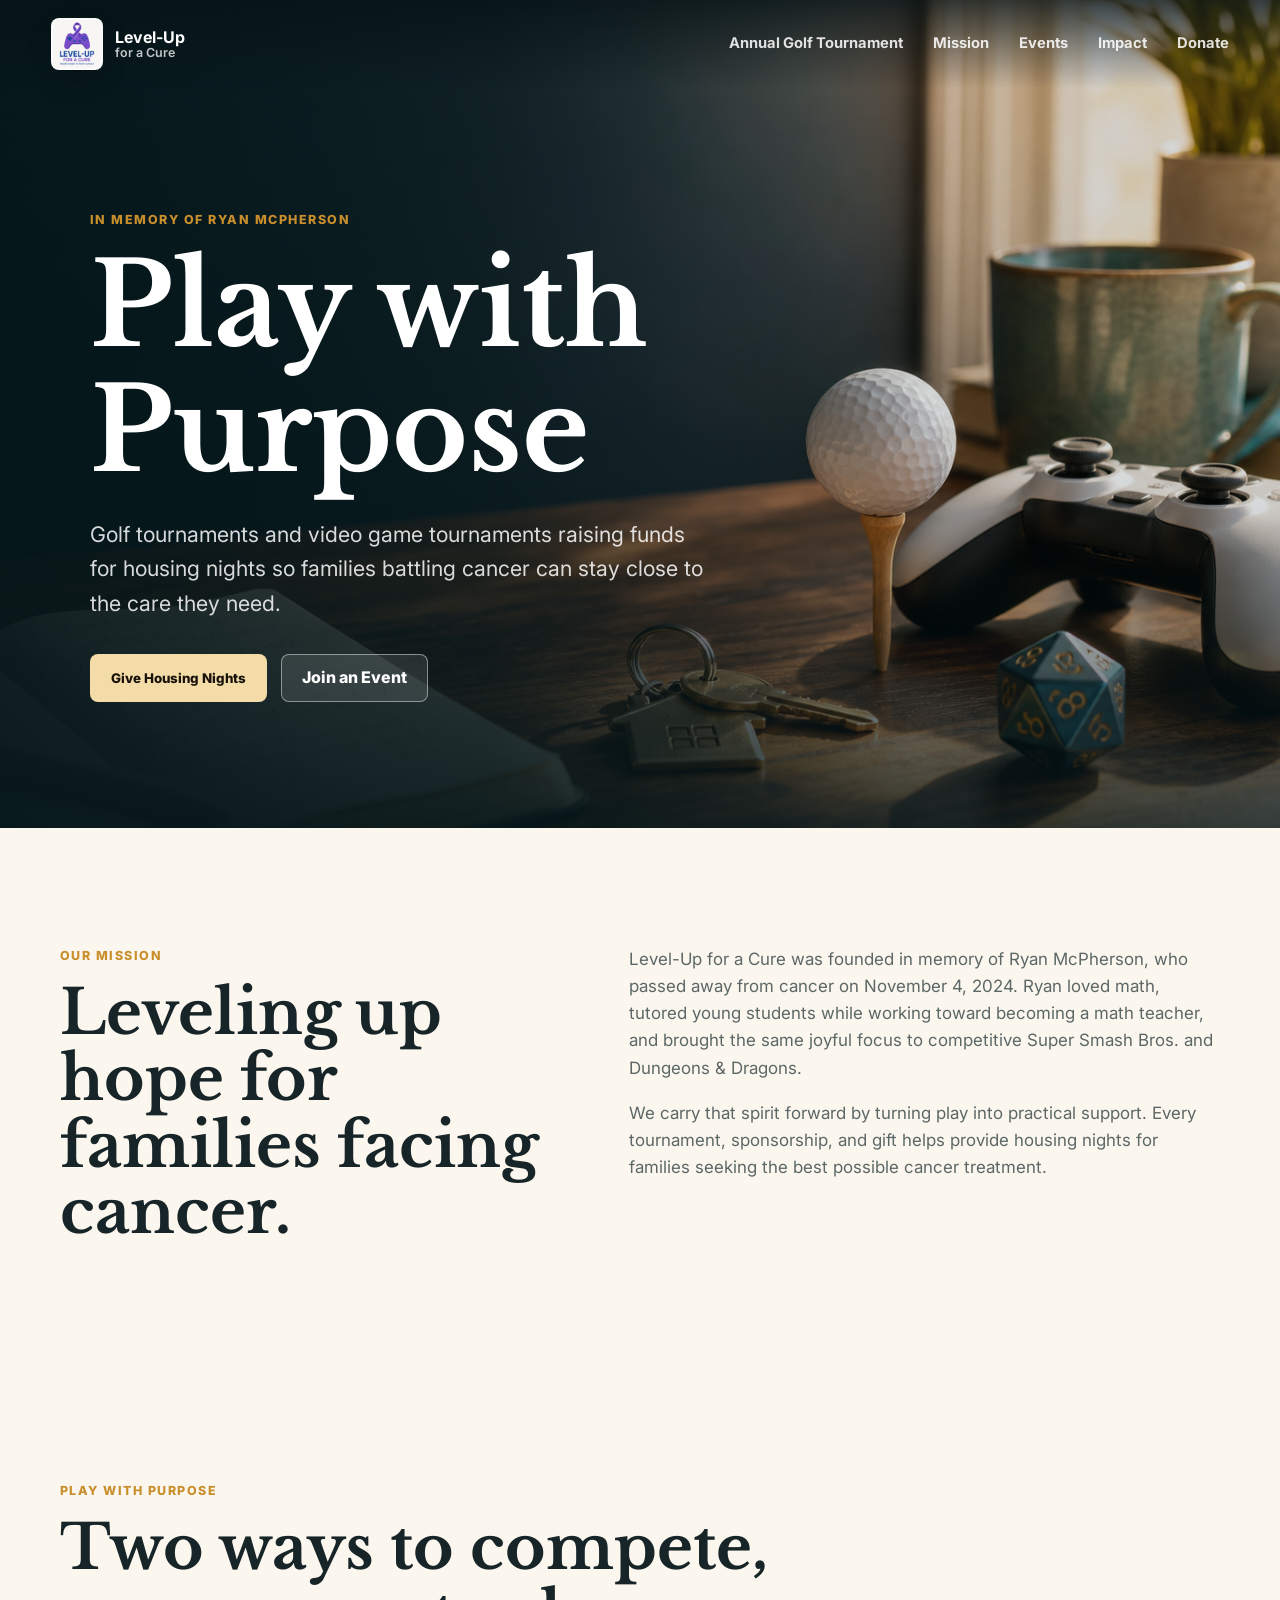
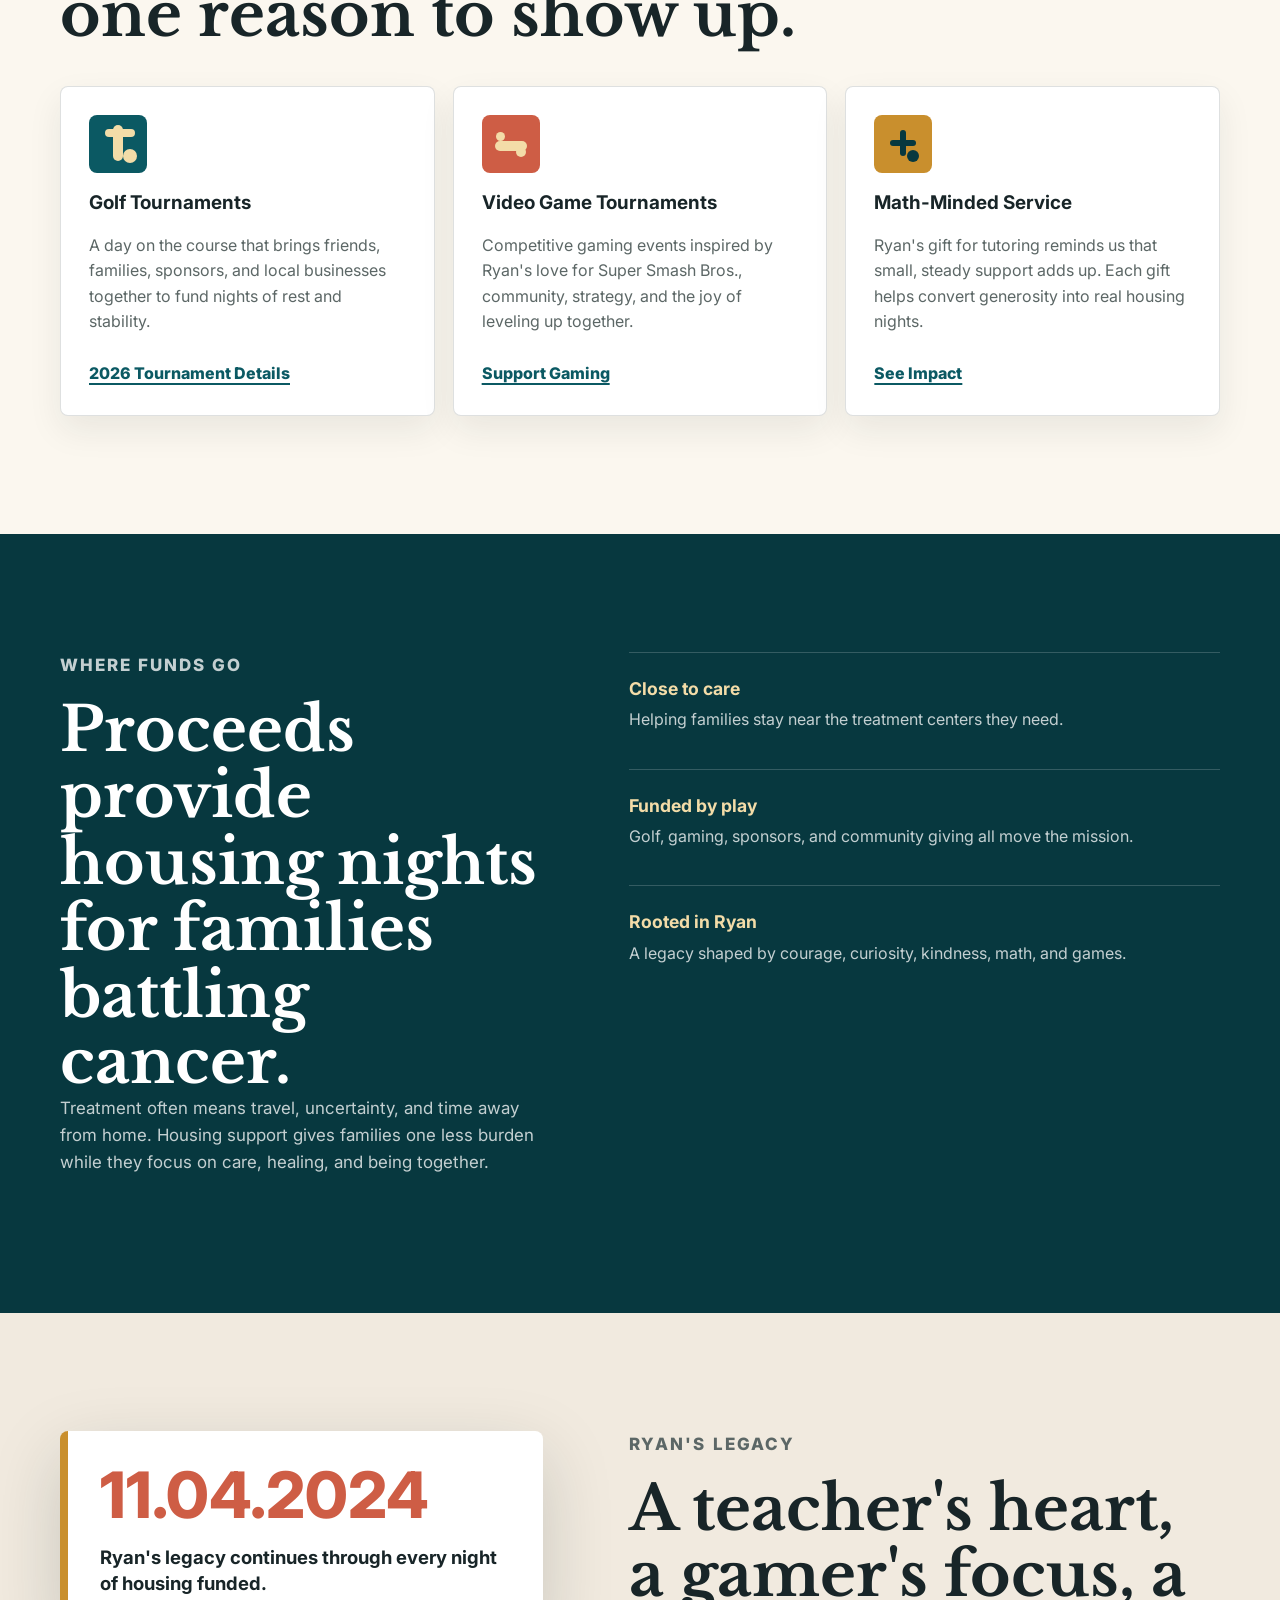
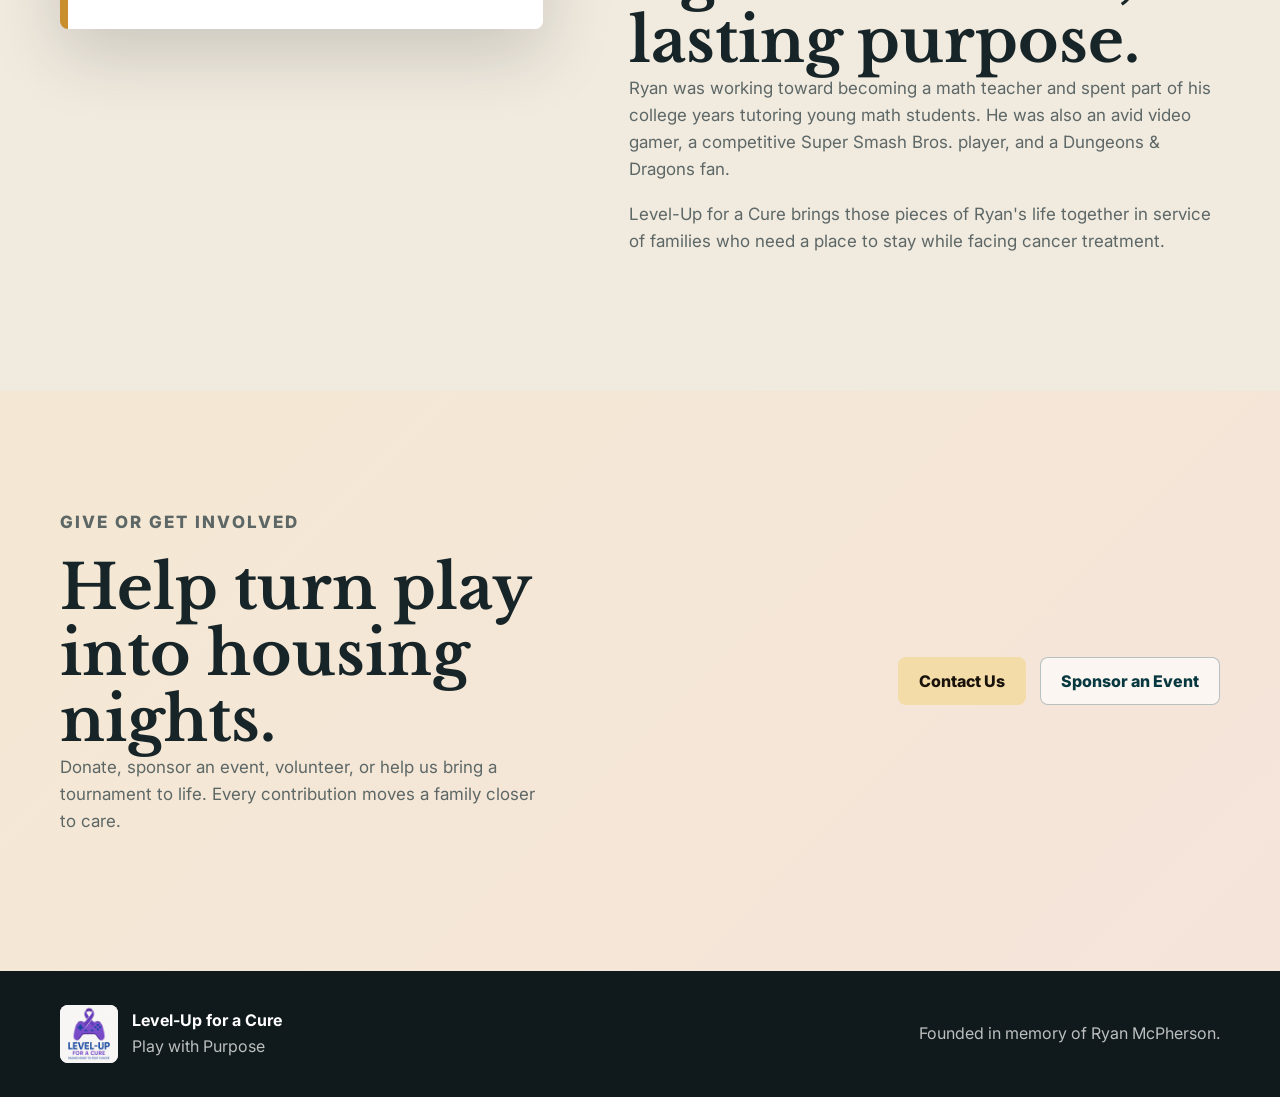
==== commit f300ce8f: "Add housing nights property contact form" ====
--- a/index.html
+++ b/index.html
@@ -14,7 +14,7 @@
       href="https://fonts.googleapis.com/css2?family=Inter:wght@400;500;600;700;800&family=Libre+Baskerville:wght@700&display=swap"
       rel="stylesheet"
     >
-    <link rel="stylesheet" href="styles.css">
+    <link rel="stylesheet" href="styles.css?v=7">
   </head>
   <body>
     <header class="site-header">
@@ -30,7 +30,7 @@
         <a href="#mission">Mission</a>
         <a href="#events">Events</a>
         <a href="#impact">Impact</a>
-        <a href="#donate">Donate</a>
+        <a href="https://givebutter.com/level-up-donations" target="_blank" rel="noopener noreferrer">Donate</a>
       </nav>
     </header>
 
@@ -46,7 +46,7 @@
             families battling cancer can stay close to the care they need.
           </p>
           <div class="hero-actions" aria-label="Primary actions">
-            <a class="button button-primary" href="#donate">Give Housing Nights</a>
+            <button class="button button-primary" type="button" data-open-housing>Give Housing Nights</button>
             <a class="button button-secondary" href="#events">Join an Event</a>
           </div>
         </div>
@@ -186,6 +186,73 @@
       </section>
     </main>
 
+    <dialog class="contact-modal housing-modal" id="housing-modal" aria-labelledby="housing-modal-title">
+      <div class="contact-modal-head">
+        <div>
+          <p class="eyebrow">Offer a place to stay</p>
+          <h2 id="housing-modal-title">Give housing nights.</h2>
+        </div>
+        <button class="modal-close" type="button" data-close-housing aria-label="Close housing form">&times;</button>
+      </div>
+      <form class="contact-form" id="housing-contact-form">
+        <p class="housing-intro">Thank you for offering a property to a family traveling for cancer care. Properties must be in the Houston area and within approximately 15 minutes of the Texas Medical Center.</p>
+        <div class="contact-form-row">
+          <label>
+            Name
+            <input type="text" name="name" autocomplete="name" required>
+          </label>
+          <label>
+            Email
+            <input type="email" name="email" autocomplete="email" required>
+          </label>
+        </div>
+        <div class="contact-form-row">
+          <label>
+            Phone
+            <input type="tel" name="phone" autocomplete="tel" required>
+          </label>
+          <label>
+            Property type
+            <select name="propertyType" required>
+              <option value="" selected disabled>Select a property type</option>
+              <option>House</option>
+              <option>Apartment or condo</option>
+              <option>Guest house</option>
+              <option>Hotel or extended stay</option>
+              <option>Other</option>
+            </select>
+          </label>
+        </div>
+        <label>
+          Property address
+          <input type="text" name="address" autocomplete="street-address" required>
+        </label>
+        <label class="checkbox-label">
+          <input type="checkbox" name="distanceConfirmed" required>
+          <span>I confirm this property is in the Houston area and approximately 15 minutes or less from the Texas Medical Center.</span>
+        </label>
+        <div class="contact-form-row">
+          <label>
+            Number of nights offered
+            <input type="number" name="nights" min="1" step="1" required>
+          </label>
+          <label>
+            Available dates
+            <input type="text" name="availability" placeholder="For example: Nov. 1–15, 2026" required>
+          </label>
+        </div>
+        <label>
+          Property details or questions <span>(optional)</span>
+          <textarea name="message" rows="4" placeholder="Bedrooms, accessibility, restrictions, or anything else we should know"></textarea>
+        </label>
+        <p class="contact-form-note">Submitting will open your email app with this information addressed to Level-Up for a Cure.</p>
+        <div class="contact-form-actions">
+          <button class="button tournament-button" type="submit">Prepare Email</button>
+          <button class="modal-cancel" type="button" data-close-housing>Cancel</button>
+        </div>
+      </form>
+    </dialog>
+
     <footer class="site-footer">
       <div class="section-shell footer-grid">
         <div class="footer-brand">
@@ -195,5 +262,6 @@
         <p>Founded in memory of Ryan McPherson.</p>
       </div>
     </footer>
+    <script src="home.js"></script>
   </body>
 </html>
--- a/styles.css
+++ b/styles.css
@@ -204,8 +204,10 @@
   border-radius: 8px;
   padding: 13px 20px;
   font-weight: 800;
+  font-family: inherit;
   line-height: 1.2;
   text-decoration: none;
+  cursor: pointer;
   transition: transform 160ms ease, background-color 160ms ease, border-color 160ms ease;
 }
 
@@ -934,6 +936,43 @@
   cursor: pointer;
 }
 
+.housing-modal {
+  --tournament-navy: var(--teal-deep);
+  --tournament-gold: var(--gold);
+  --tournament-cream: var(--paper);
+}
+
+.housing-intro {
+  margin: 0;
+  color: var(--muted);
+  font-size: 0.95rem;
+}
+
+.contact-form .checkbox-label {
+  display: flex;
+  grid-template-columns: none;
+  align-items: flex-start;
+  gap: 11px;
+  padding: 14px;
+  border: 1px solid rgba(7, 56, 63, 0.18);
+  background: rgba(255, 255, 255, 0.55);
+  cursor: pointer;
+}
+
+.contact-form .checkbox-label input {
+  width: 18px;
+  height: 18px;
+  flex: 0 0 auto;
+  margin-top: 2px;
+  accent-color: var(--teal);
+}
+
+.contact-form .checkbox-label span {
+  color: var(--ink);
+  font-weight: 600;
+  line-height: 1.45;
+}
+
 @media (max-width: 860px) {
   .site-header {
     position: absolute;
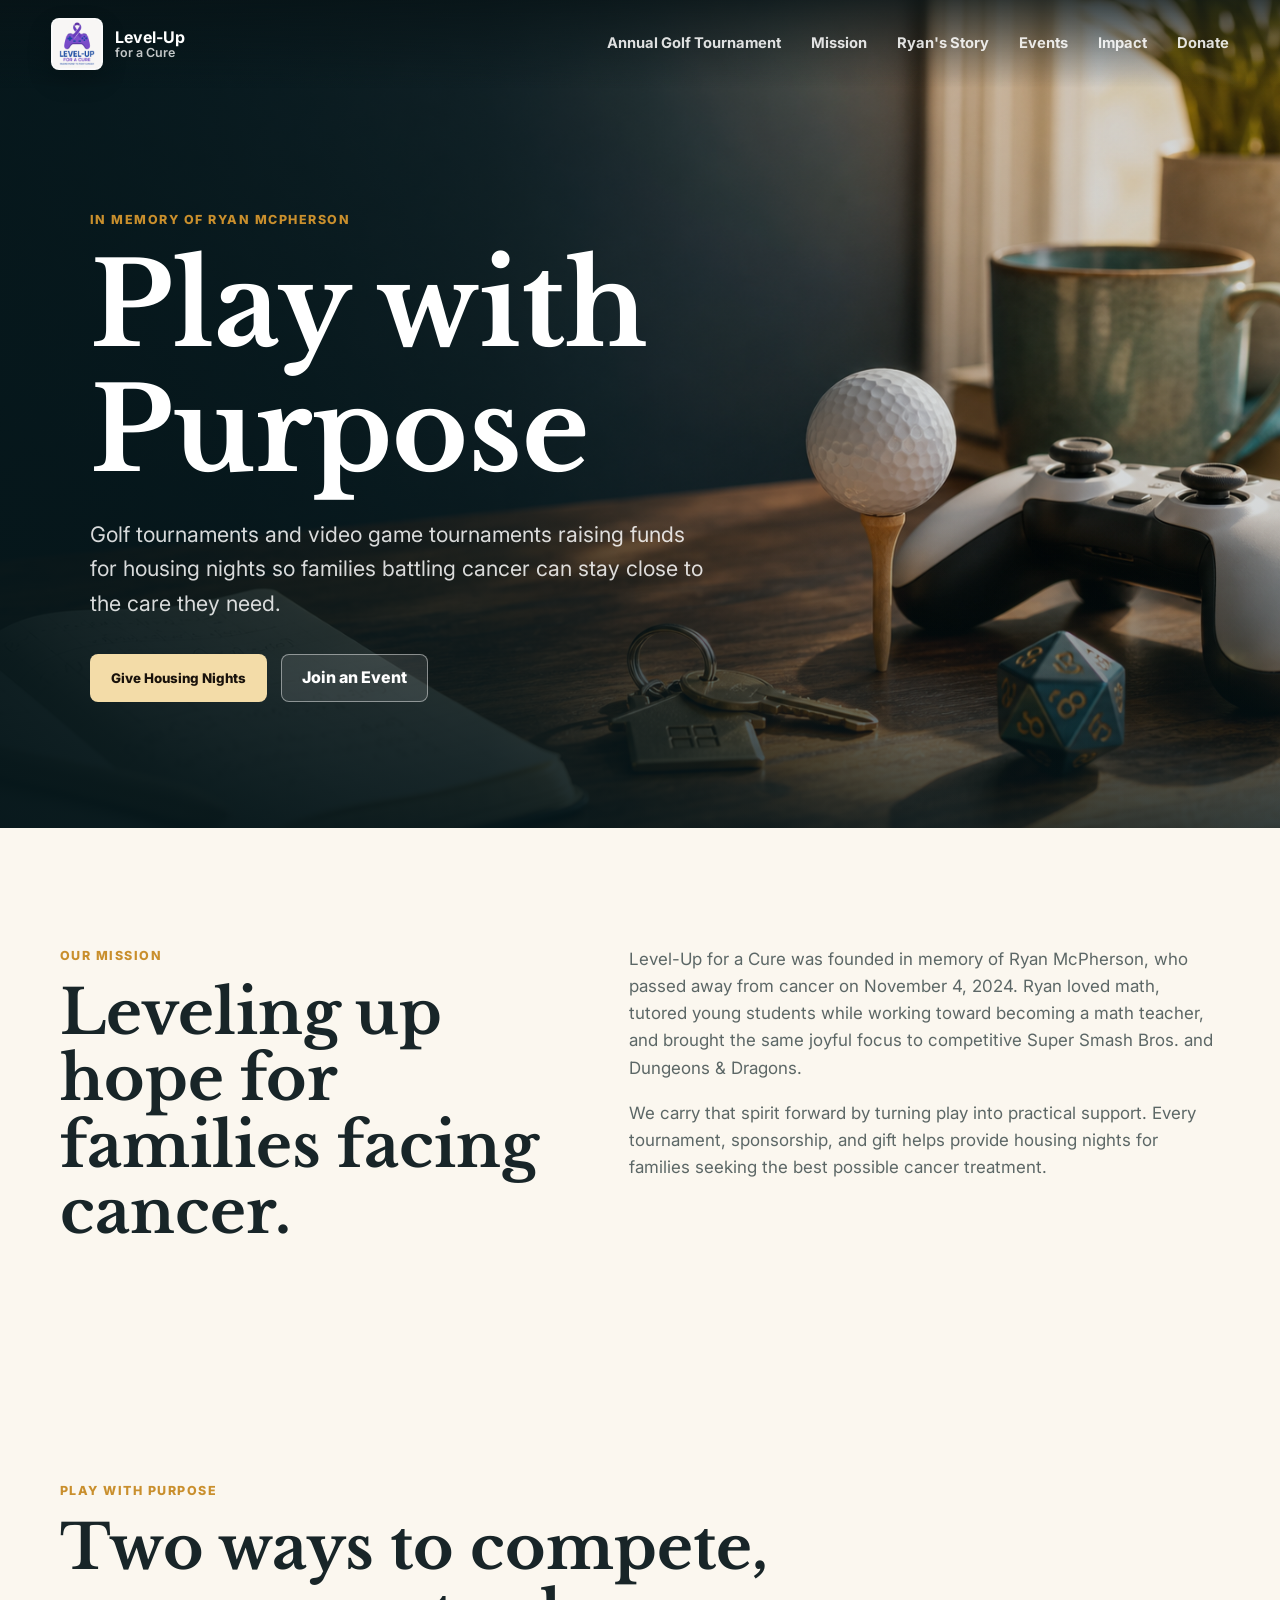
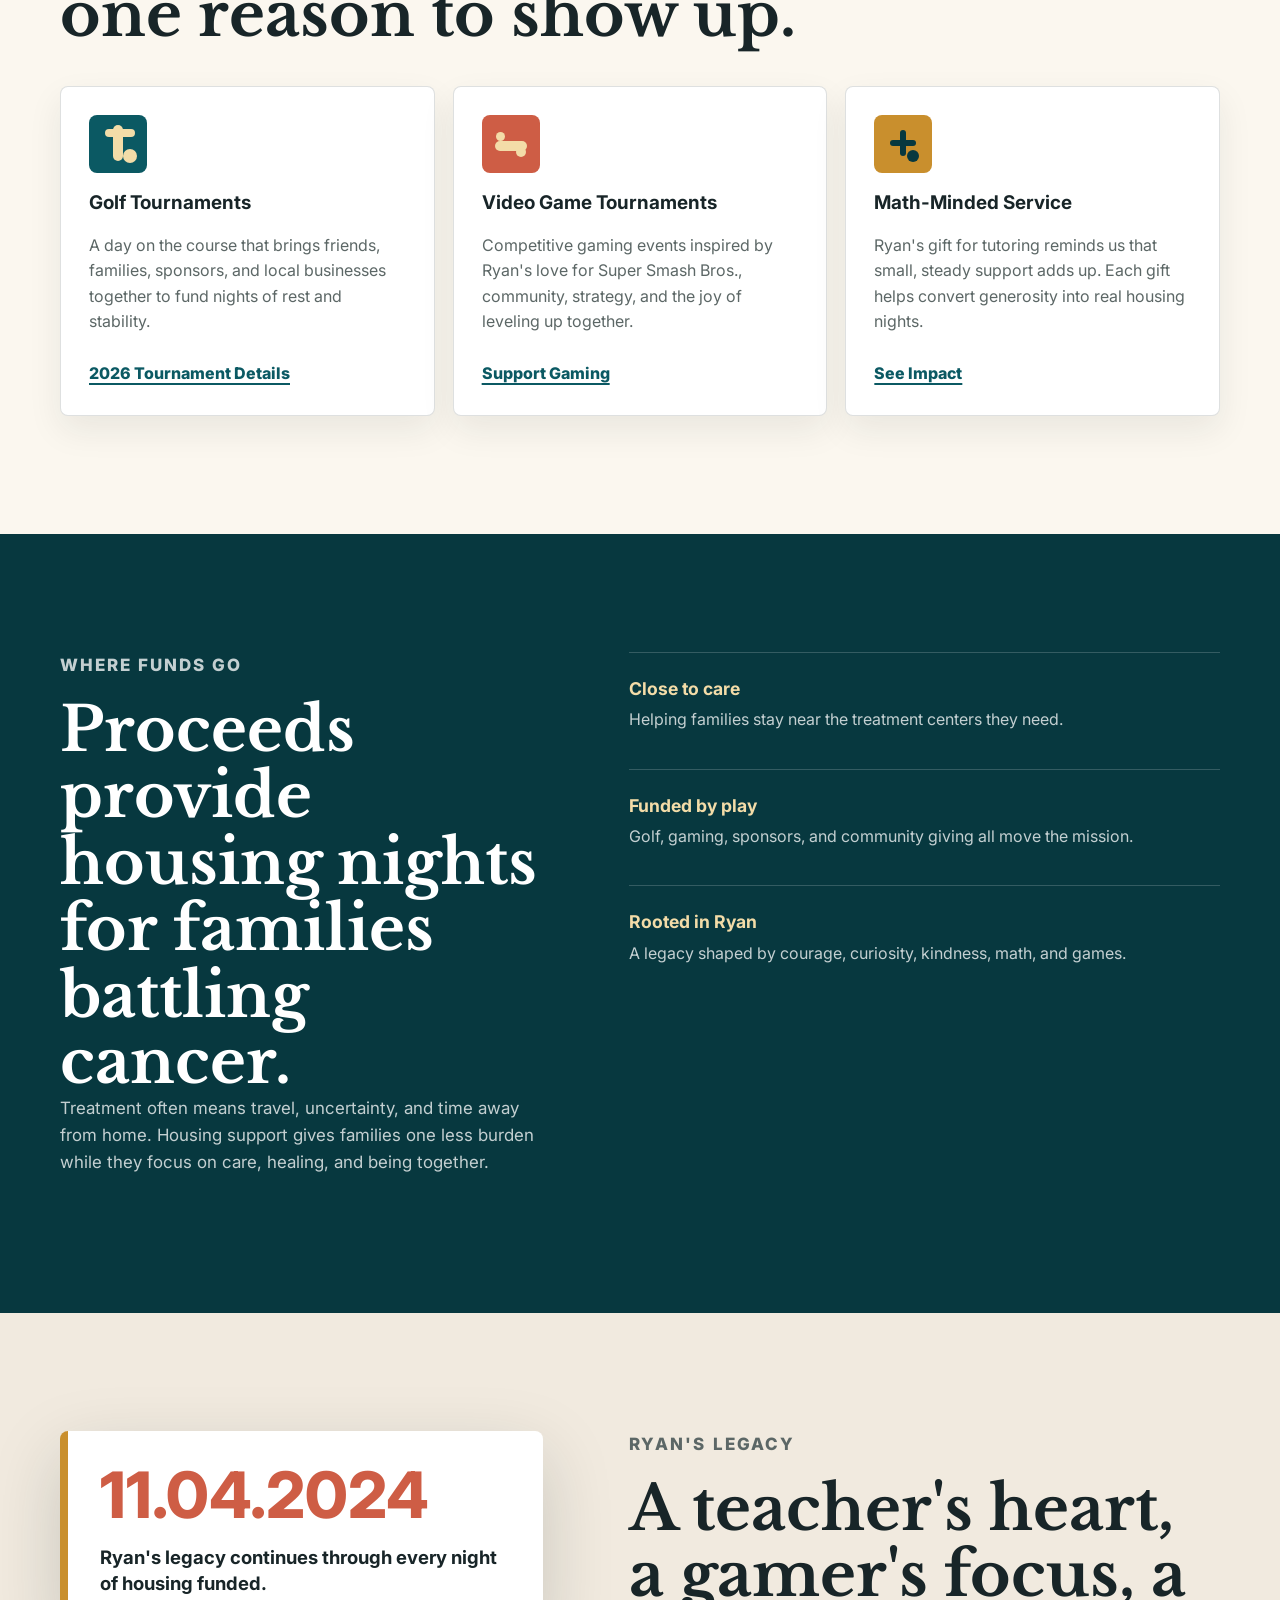
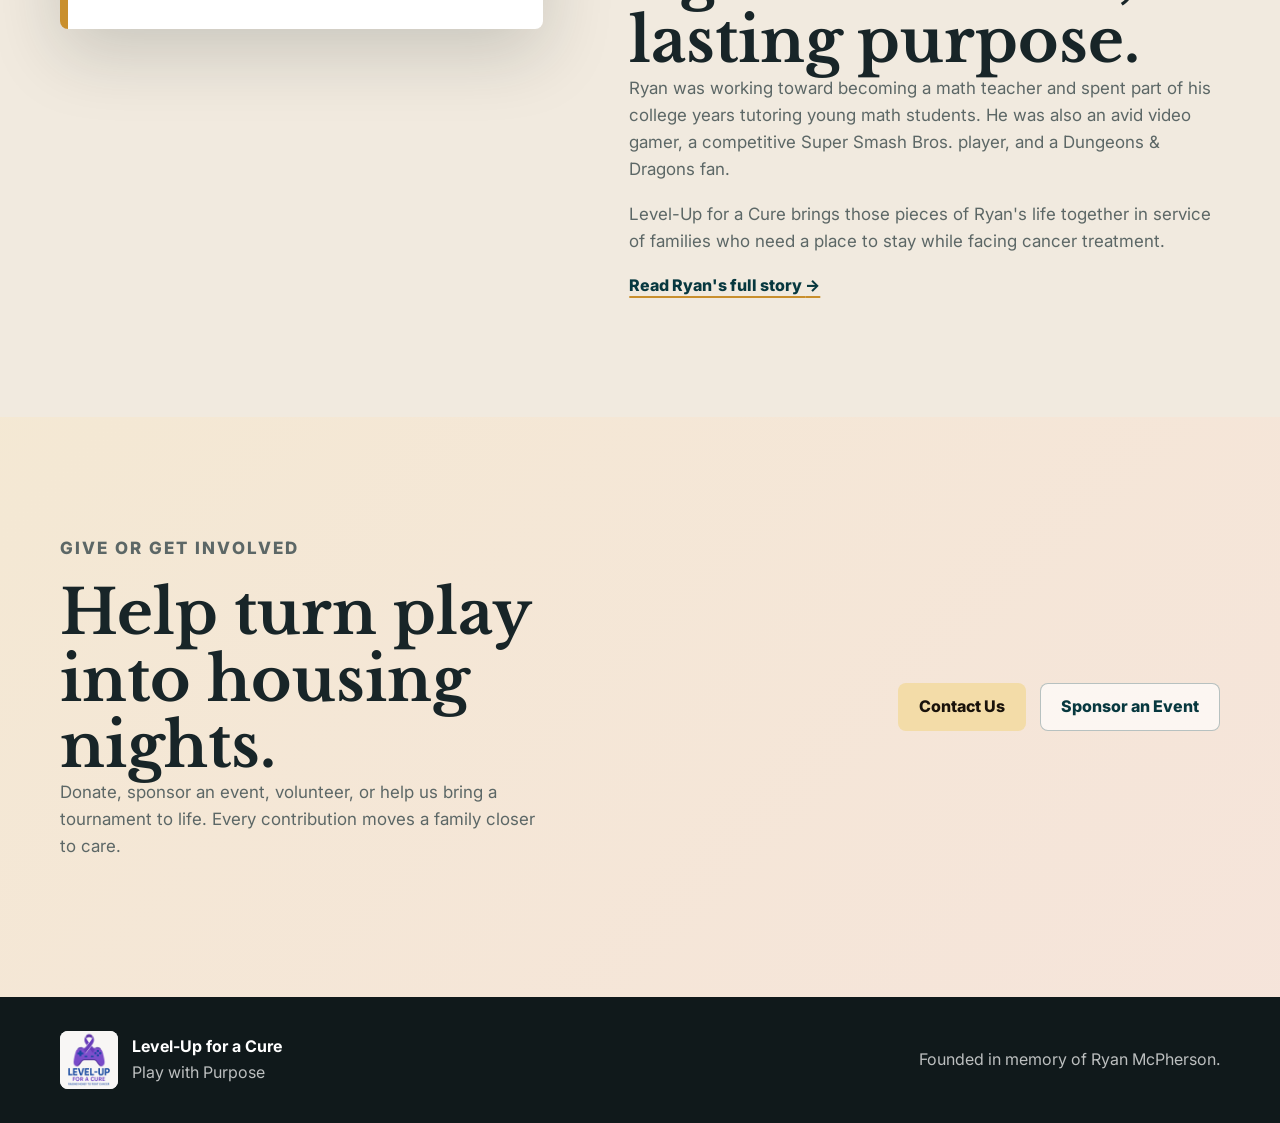
==== commit 9b05496c: "Add Ryan story and tribute page" ====
--- a/index.html
+++ b/index.html
@@ -14,7 +14,7 @@
       href="https://fonts.googleapis.com/css2?family=Inter:wght@400;500;600;700;800&family=Libre+Baskerville:wght@700&display=swap"
       rel="stylesheet"
     >
-    <link rel="stylesheet" href="styles.css?v=7">
+    <link rel="stylesheet" href="styles.css?v=9">
   </head>
   <body>
     <header class="site-header">
@@ -28,6 +28,7 @@
       <nav class="site-nav" aria-label="Primary navigation">
         <a href="tournament.html">Annual Golf Tournament</a>
         <a href="#mission">Mission</a>
+        <a href="ryans-story.html">Ryan's Story</a>
         <a href="#events">Events</a>
         <a href="#impact">Impact</a>
         <a href="https://givebutter.com/level-up-donations" target="_blank" rel="noopener noreferrer">Donate</a>
@@ -164,6 +165,7 @@
               Level-Up for a Cure brings those pieces of Ryan's life together in service of
               families who need a place to stay while facing cancer treatment.
             </p>
+            <a class="story-link" href="ryans-story.html">Read Ryan's full story <span aria-hidden="true">→</span></a>
           </div>
         </div>
       </section>
--- a/styles.css
+++ b/styles.css
@@ -973,6 +973,290 @@
   line-height: 1.45;
 }
 
+/* Ryan's story */
+.story-page {
+  --story-navy: #092f4f;
+  --story-cream: #f8f2e8;
+  --story-gold: #c79231;
+  --story-olive: #6d7449;
+  background: var(--story-cream);
+}
+
+.story-header {
+  position: absolute;
+  background: linear-gradient(180deg, rgba(3, 24, 40, 0.9), transparent);
+}
+
+.story-page-shell {
+  width: min(1060px, calc(100% - 40px));
+  margin: 0 auto;
+}
+
+.story-hero {
+  position: relative;
+  min-height: 720px;
+  display: grid;
+  align-items: end;
+  overflow: hidden;
+  color: #fff;
+  background:
+    radial-gradient(circle at 76% 38%, rgba(199, 146, 49, 0.18), transparent 25%),
+    linear-gradient(135deg, #041d32, var(--story-navy));
+}
+
+.story-hero::after {
+  position: absolute;
+  right: 0;
+  bottom: 0;
+  left: 0;
+  height: 6px;
+  background: var(--story-gold);
+  content: "";
+}
+
+.story-hero-decoration {
+  position: absolute;
+  top: 50%;
+  right: clamp(-60px, 4vw, 80px);
+  color: rgba(255, 255, 255, 0.035);
+  font-family: "Libre Baskerville", Georgia, serif;
+  font-size: min(56vw, 700px);
+  line-height: 0.7;
+  transform: translateY(-42%);
+  user-select: none;
+}
+
+.story-hero-content {
+  position: relative;
+  z-index: 1;
+  padding-bottom: clamp(76px, 10vw, 125px);
+}
+
+.story-hero h1 {
+  font-size: clamp(4rem, 10vw, 8.5rem);
+}
+
+.story-hero-content > p:last-child {
+  max-width: 760px;
+  margin: 28px 0 0;
+  color: rgba(255, 255, 255, 0.8);
+  font-family: "Libre Baskerville", Georgia, serif;
+  font-size: clamp(1.2rem, 2.6vw, 1.75rem);
+  line-height: 1.6;
+}
+
+.story-opening {
+  display: grid;
+  grid-template-columns: 1.2fr 0.8fr;
+  gap: clamp(36px, 8vw, 96px);
+  padding-top: clamp(80px, 11vw, 140px);
+  padding-bottom: clamp(80px, 11vw, 140px);
+}
+
+.story-opening p,
+.chapter-copy p,
+.mission-story-heading > p:last-child,
+.mission-pillars p,
+.story-closing-grid p {
+  color: #515c59;
+  font-size: 1.06rem;
+}
+
+.story-opening p {
+  margin: 0;
+}
+
+.story-dropcap {
+  color: var(--story-navy) !important;
+  font-family: "Libre Baskerville", Georgia, serif;
+  font-size: clamp(1.35rem, 2.5vw, 1.75rem) !important;
+  line-height: 1.65;
+}
+
+.story-dropcap::first-letter {
+  float: left;
+  margin: 8px 10px 0 0;
+  color: var(--story-gold);
+  font-size: 4.6rem;
+  line-height: 0.75;
+}
+
+.story-video-section {
+  padding: clamp(74px, 10vw, 125px) 0;
+  color: rgba(255, 255, 255, 0.76);
+  background: var(--story-navy);
+}
+
+.story-video-grid {
+  display: grid;
+  grid-template-columns: minmax(220px, 0.65fr) minmax(0, 1.35fr);
+  gap: clamp(40px, 8vw, 90px);
+  align-items: center;
+}
+
+.story-video-section h2 {
+  color: #fff;
+}
+
+.story-video-section p:not(.eyebrow) {
+  margin: 22px 0;
+}
+
+.story-video-section a {
+  color: #f4dfb7;
+  font-weight: 800;
+  text-decoration-color: var(--story-gold);
+  text-decoration-thickness: 2px;
+  text-underline-offset: 5px;
+}
+
+.story-video {
+  overflow: hidden;
+  border: 1px solid rgba(199, 146, 49, 0.65);
+  background: #031727;
+  box-shadow: 18px 18px 0 rgba(199, 146, 49, 0.12);
+  aspect-ratio: 16 / 9;
+}
+
+.story-video iframe {
+  display: block;
+  width: 100%;
+  height: 100%;
+  border: 0;
+}
+
+.story-chapter {
+  padding: clamp(74px, 10vw, 125px) 0;
+  border-top: 1px solid rgba(9, 47, 79, 0.15);
+}
+
+.chapter-grid {
+  display: grid;
+  grid-template-columns: 170px minmax(0, 720px);
+  gap: clamp(38px, 8vw, 94px);
+}
+
+.chapter-marker span {
+  display: block;
+  color: var(--story-olive);
+  font-family: "Libre Baskerville", Georgia, serif;
+  font-size: 3rem;
+}
+
+.chapter-marker i {
+  display: block;
+  width: 100%;
+  height: 1px;
+  margin-top: 18px;
+  background: var(--story-gold);
+}
+
+.chapter-copy h2,
+.mission-story h2,
+.story-closing h2 {
+  color: var(--story-navy);
+}
+
+.chapter-copy p {
+  margin: 24px 0 0;
+}
+
+.story-quote {
+  padding: clamp(76px, 11vw, 140px) 0;
+  color: #fff;
+  background: var(--story-navy);
+}
+
+.story-quote blockquote {
+  max-width: 920px;
+  margin: 0;
+  color: #f6ead2;
+  font-family: "Libre Baskerville", Georgia, serif;
+  font-size: clamp(2rem, 5vw, 4.5rem);
+  font-style: italic;
+  line-height: 1.35;
+}
+
+.mission-story {
+  padding: clamp(80px, 11vw, 140px) 0;
+  background: #efe7da;
+}
+
+.mission-story-heading {
+  max-width: 840px;
+  margin-bottom: 56px;
+}
+
+.mission-story-heading > p:last-child {
+  margin-top: 26px;
+}
+
+.mission-pillars {
+  display: grid;
+  grid-template-columns: repeat(3, minmax(0, 1fr));
+  gap: 18px;
+}
+
+.mission-pillars section {
+  padding: 30px;
+  border-top: 3px solid var(--story-gold);
+  background: #fff;
+  box-shadow: 0 16px 40px rgba(9, 47, 79, 0.08);
+}
+
+.mission-pillars span {
+  color: var(--story-olive);
+  font-family: "Libre Baskerville", Georgia, serif;
+}
+
+.mission-pillars h3 {
+  margin-top: 26px;
+  color: var(--story-navy);
+  font-family: "Libre Baskerville", Georgia, serif;
+  font-size: 1.35rem;
+}
+
+.mission-pillars p {
+  margin: 18px 0 0;
+  font-size: 0.98rem;
+}
+
+.story-closing {
+  padding: clamp(86px, 12vw, 150px) 0;
+}
+
+.story-closing-grid {
+  display: grid;
+  grid-template-columns: 1.1fr 0.9fr;
+  gap: clamp(48px, 9vw, 110px);
+  align-items: start;
+}
+
+.story-closing h2 {
+  font-size: clamp(2.2rem, 4.6vw, 4rem);
+}
+
+.story-closing-grid p:first-child {
+  margin-top: 8px;
+}
+
+.story-closing-actions {
+  display: flex;
+  flex-wrap: wrap;
+  align-items: center;
+  gap: 22px;
+  margin-top: 30px;
+}
+
+.story-secondary-link,
+.story-link {
+  color: var(--teal-deep);
+  font-weight: 800;
+  text-decoration-color: var(--gold);
+  text-decoration-thickness: 2px;
+  text-underline-offset: 5px;
+}
+
 @media (max-width: 860px) {
   .site-header {
     position: absolute;
@@ -1033,6 +1317,28 @@
   .participate-grid article {
     min-height: 280px;
   }
+
+  .story-opening,
+  .chapter-grid,
+  .story-video-grid,
+  .story-closing-grid {
+    grid-template-columns: 1fr;
+  }
+
+  .chapter-marker {
+    display: flex;
+    align-items: center;
+    gap: 18px;
+  }
+
+  .chapter-marker i {
+    flex: 1;
+    margin: 0;
+  }
+
+  .mission-pillars {
+    grid-template-columns: 1fr;
+  }
 }
 
 @media (max-width: 540px) {
@@ -1126,4 +1432,24 @@
   .modal-cancel {
     min-height: 40px;
   }
-}
+
+  .story-hero {
+    min-height: 620px;
+  }
+
+  .story-hero h1 {
+    font-size: clamp(3.6rem, 20vw, 5.6rem);
+  }
+
+  .story-opening {
+    gap: 30px;
+  }
+
+  .story-quote blockquote {
+    font-size: 1.9rem;
+  }
+
+  .mission-pillars section {
+    padding: 25px;
+  }
+}
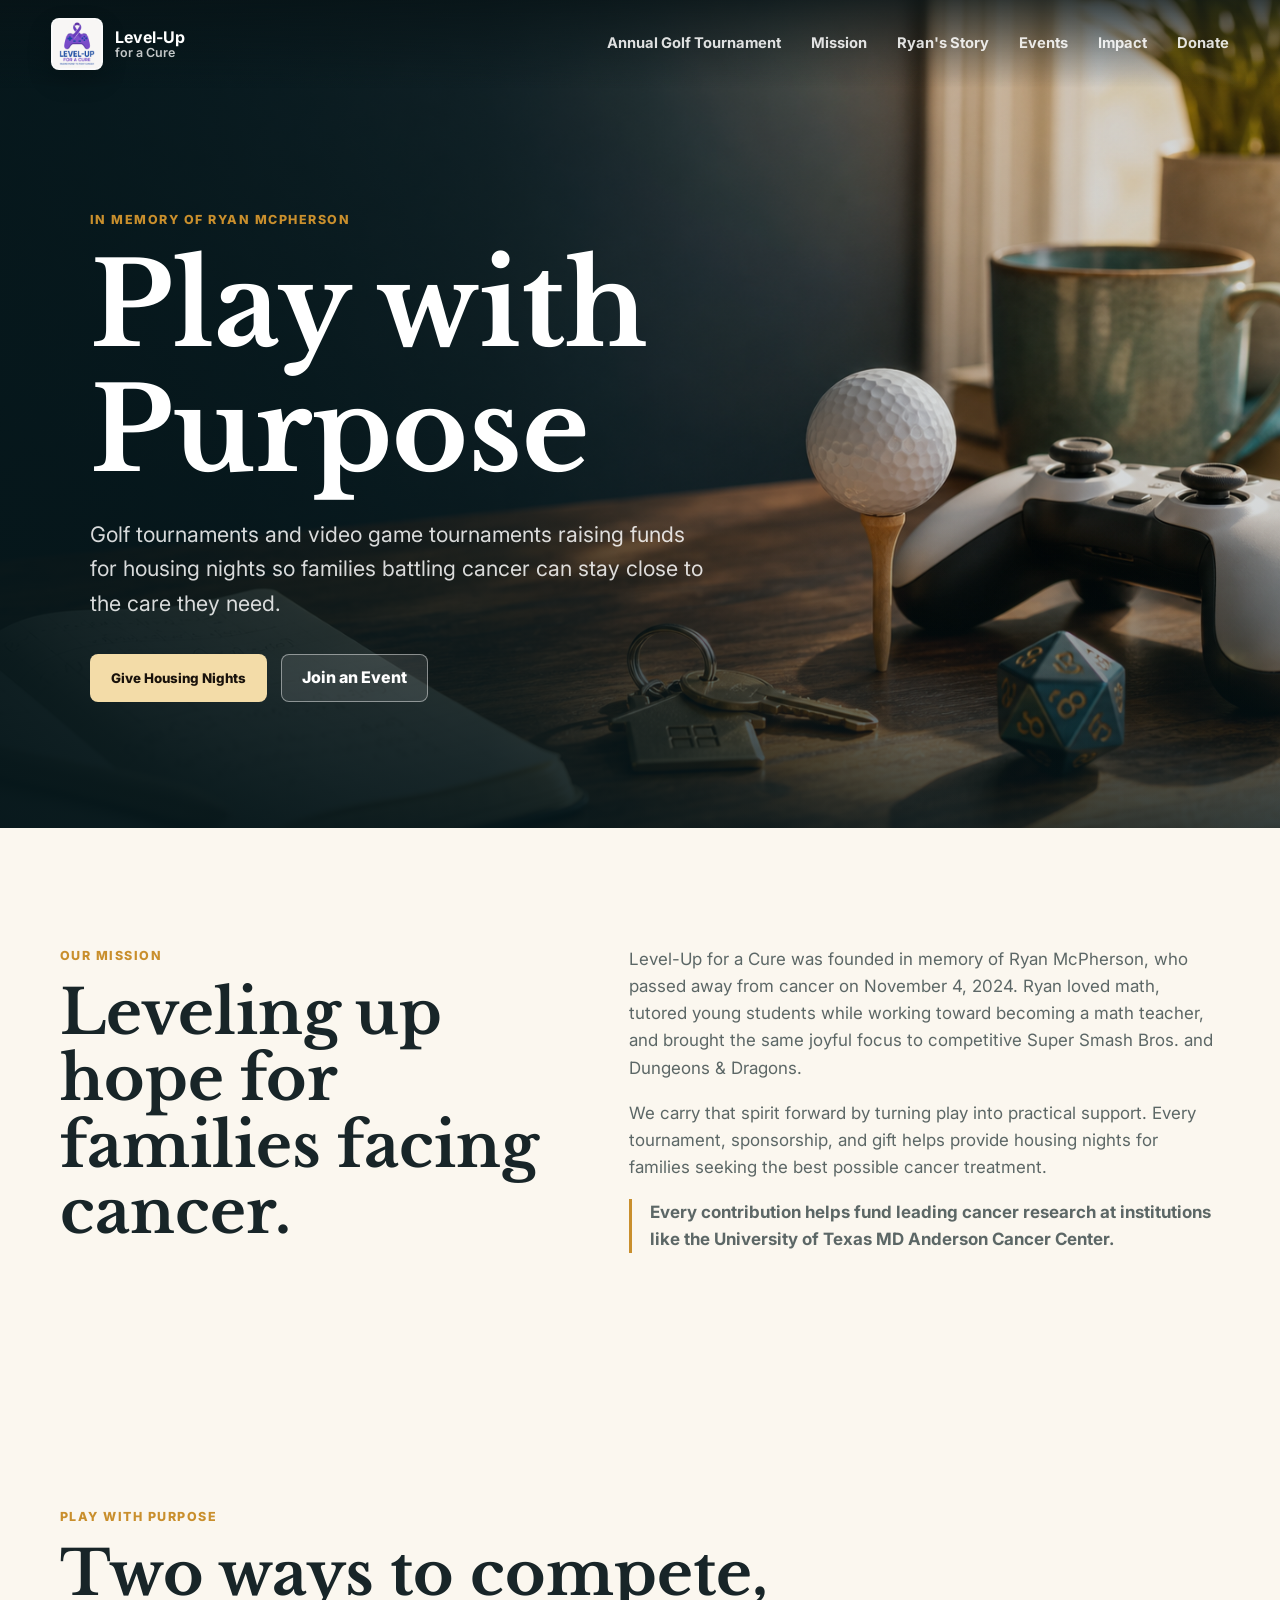
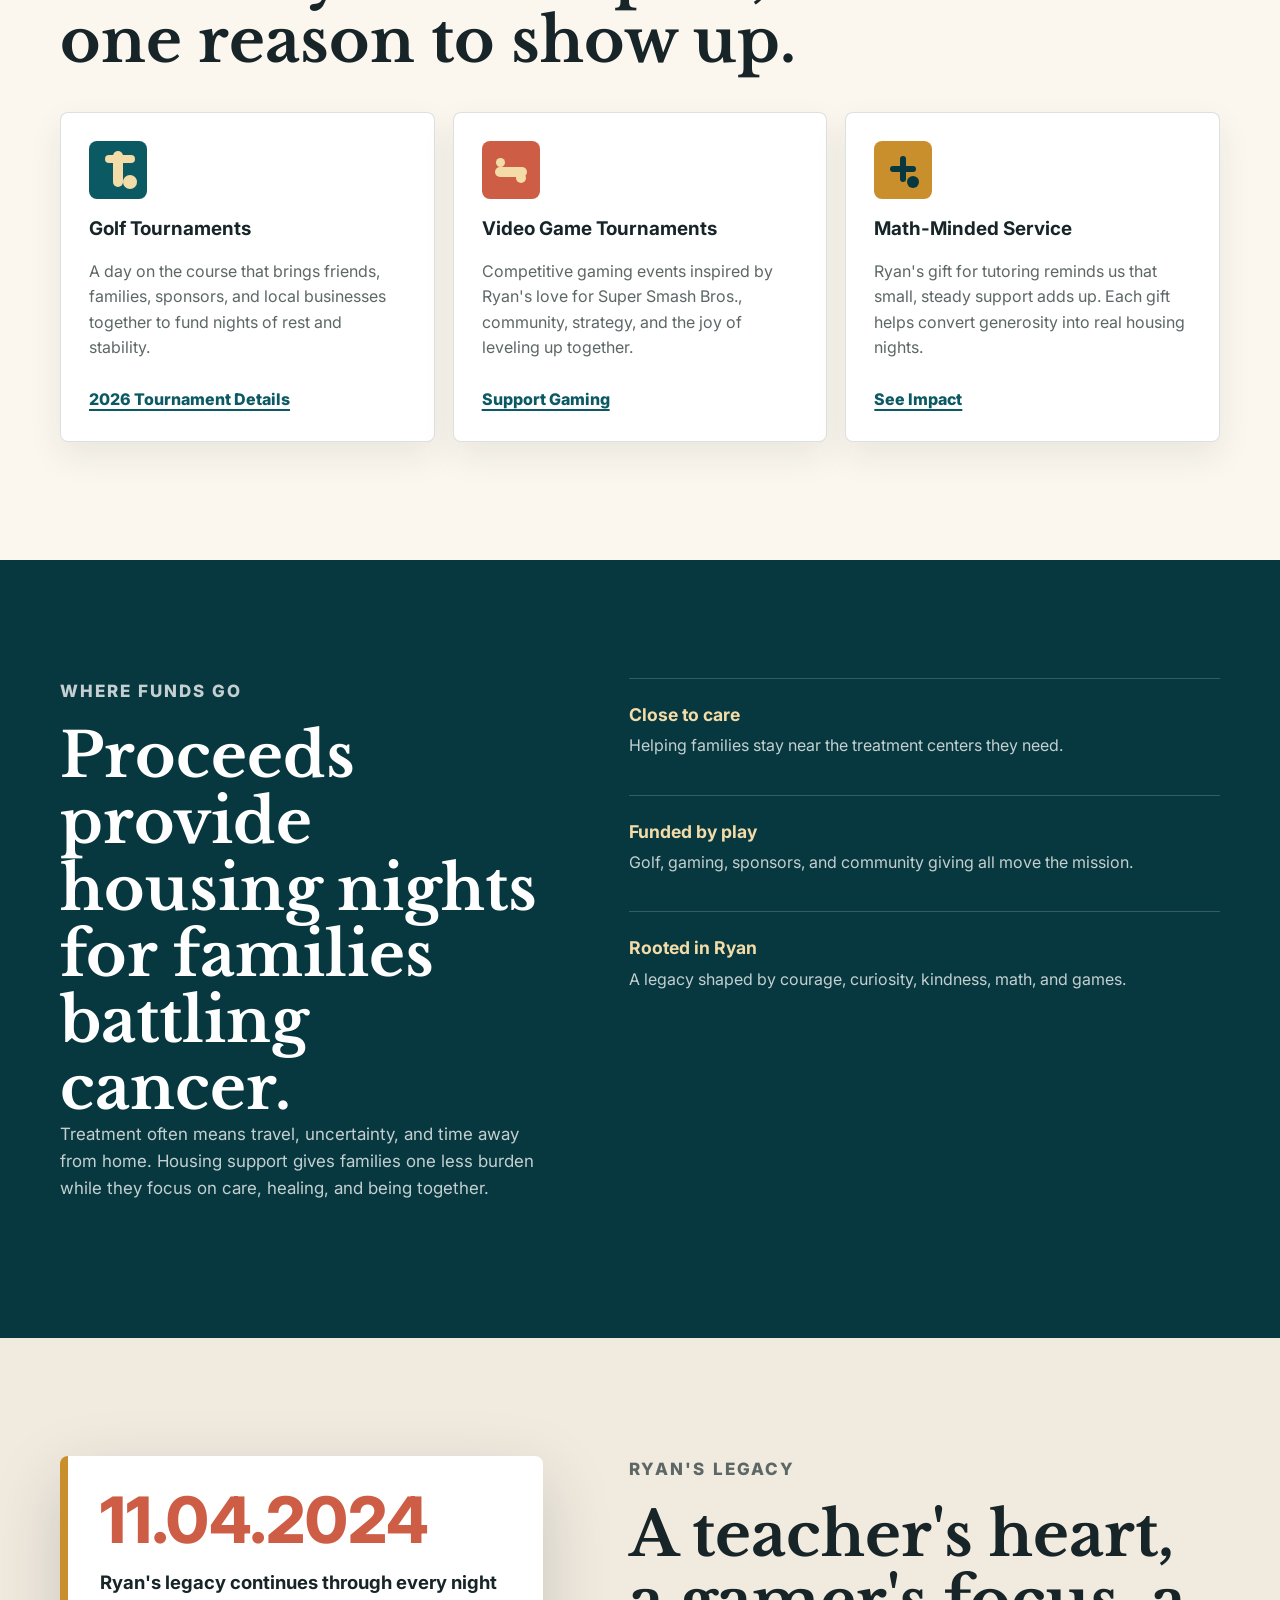
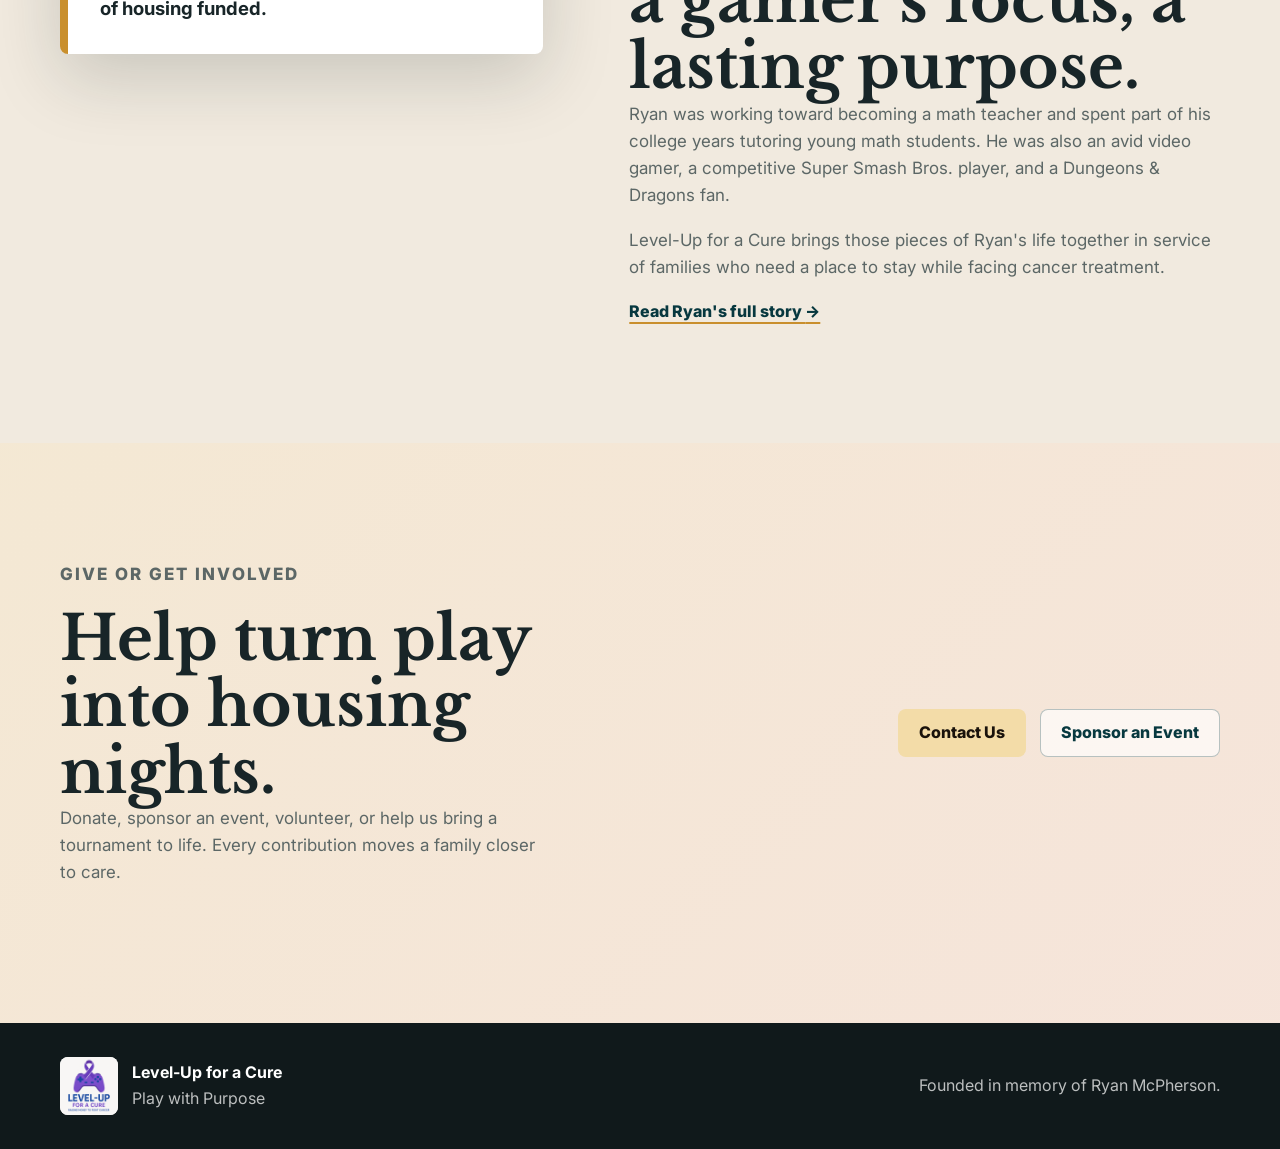
==== commit 07231d9c: "Add cancer research tagline" ====
--- a/index.html
+++ b/index.html
@@ -71,6 +71,10 @@
               tournament, sponsorship, and gift helps provide housing nights for families
               seeking the best possible cancer treatment.
             </p>
+            <p class="research-tagline">
+              Every contribution helps fund leading cancer research at institutions like the
+              University of Texas MD Anderson Cancer Center.
+            </p>
           </div>
         </div>
       </section>
--- a/styles.css
+++ b/styles.css
@@ -259,6 +259,12 @@
   font-size: 1.06rem;
 }
 
+.research-tagline {
+  padding-left: 18px;
+  border-left: 3px solid var(--gold);
+  font-weight: 700;
+}
+
 .section-heading {
   max-width: 790px;
   margin-bottom: 38px;
@@ -648,6 +654,13 @@
   line-height: 1.7;
 }
 
+.tournament-copy .research-tagline {
+  max-width: 660px;
+  margin: -14px 0 36px;
+  border-left-color: var(--tournament-gold);
+  color: var(--tournament-navy);
+}
+
 .event-facts {
   display: grid;
   grid-template-columns: repeat(3, minmax(0, 1fr));
